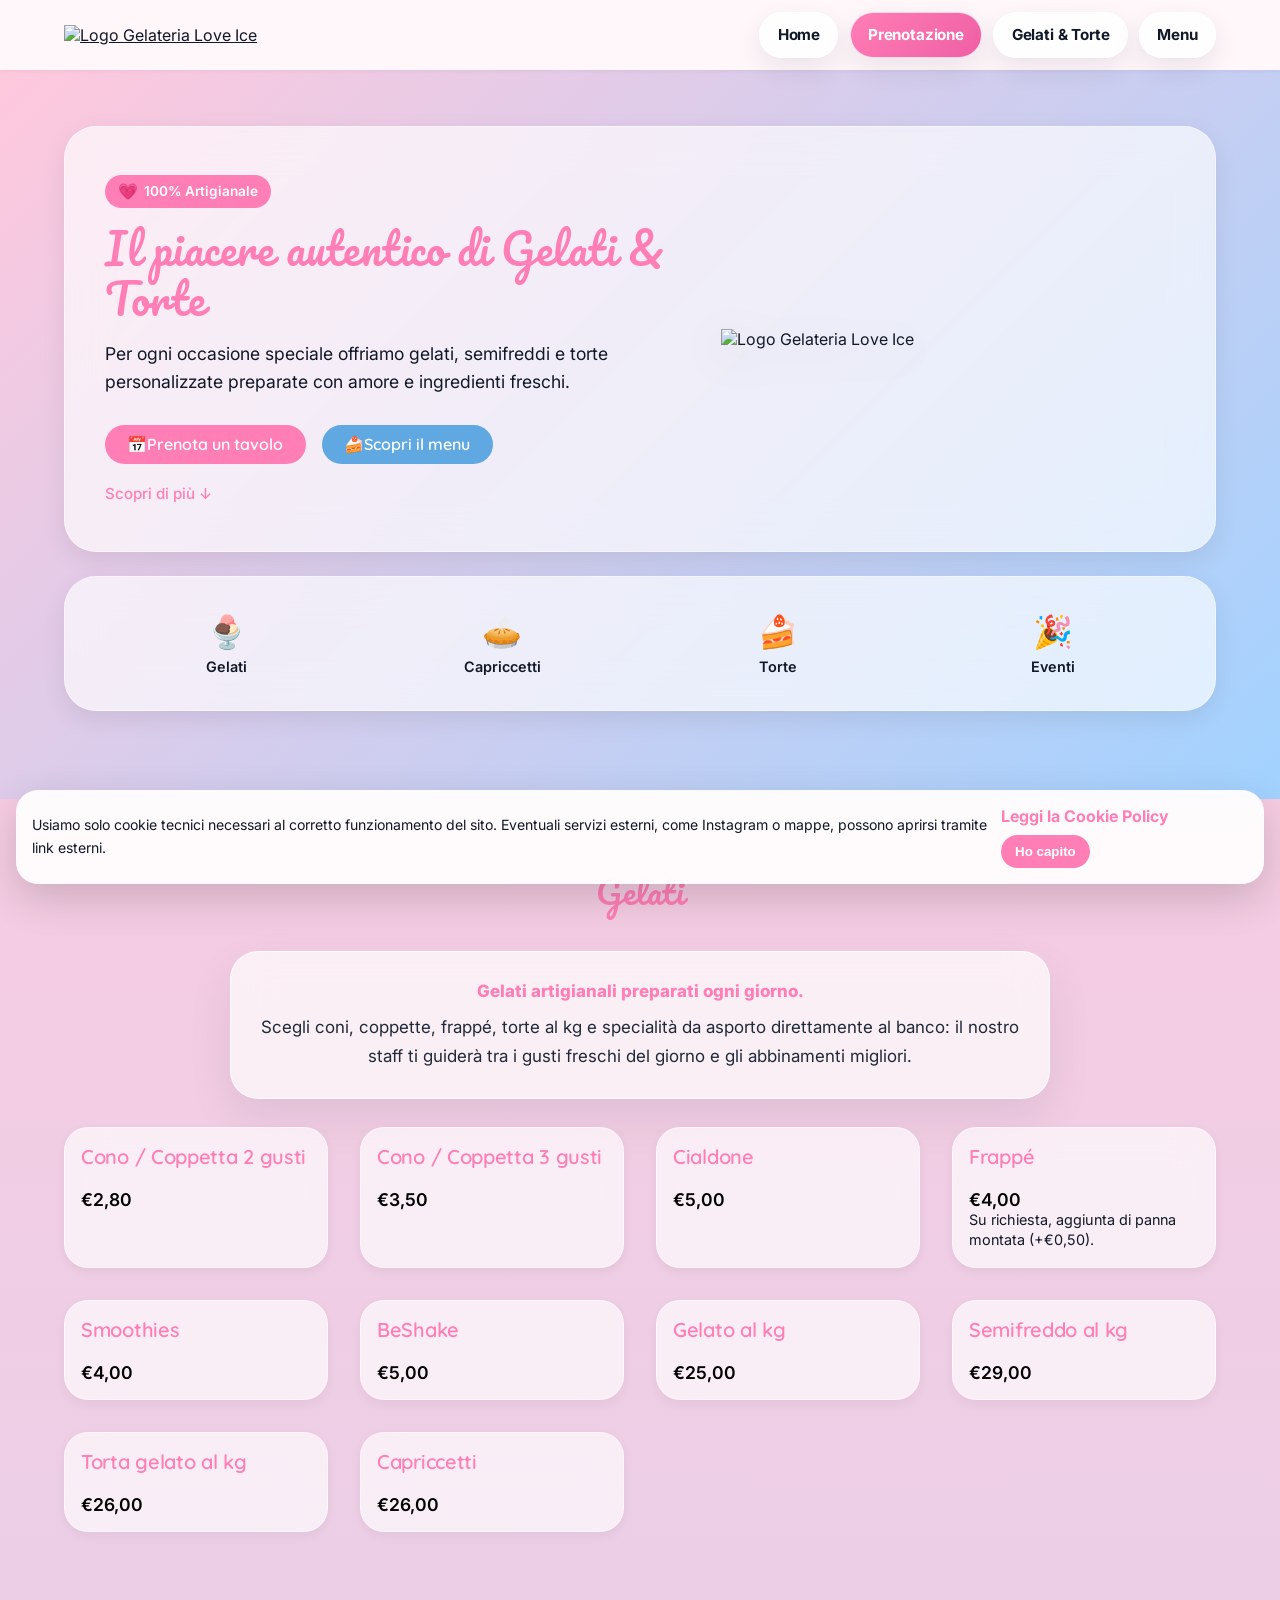
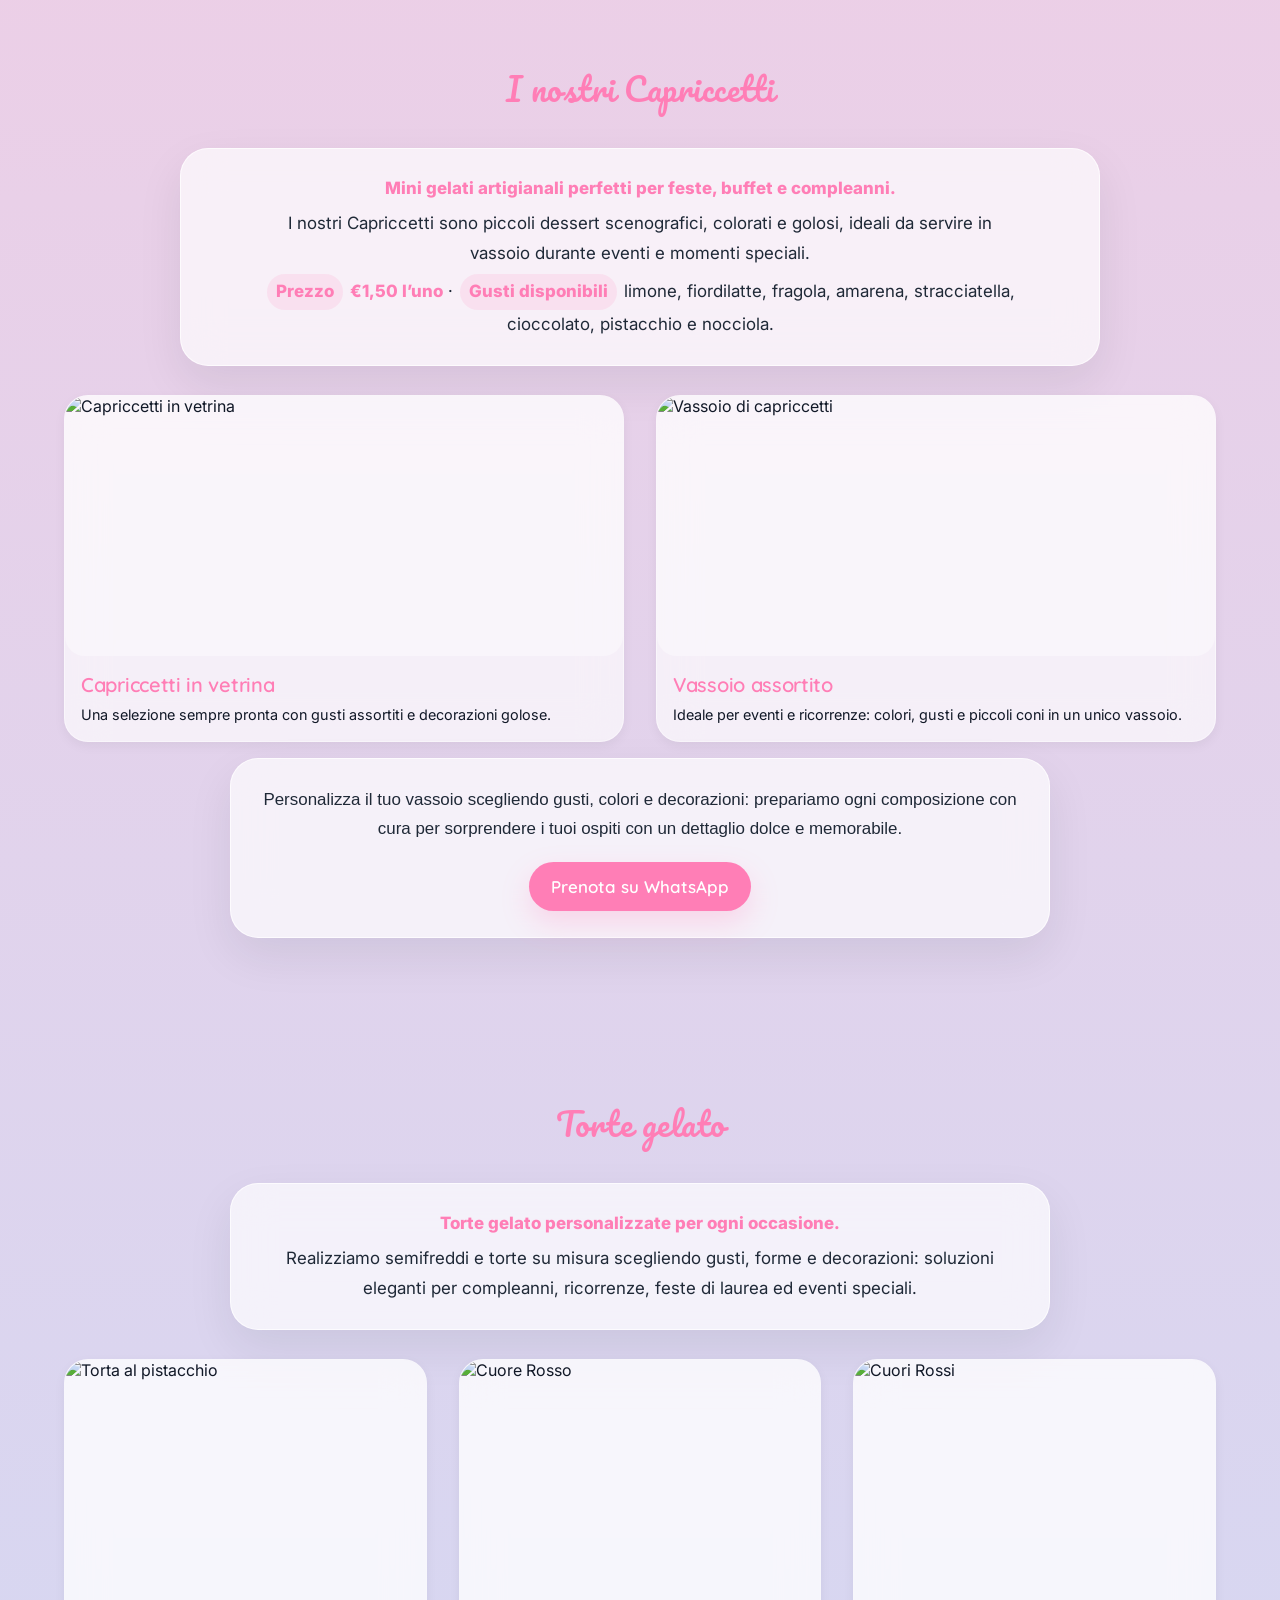
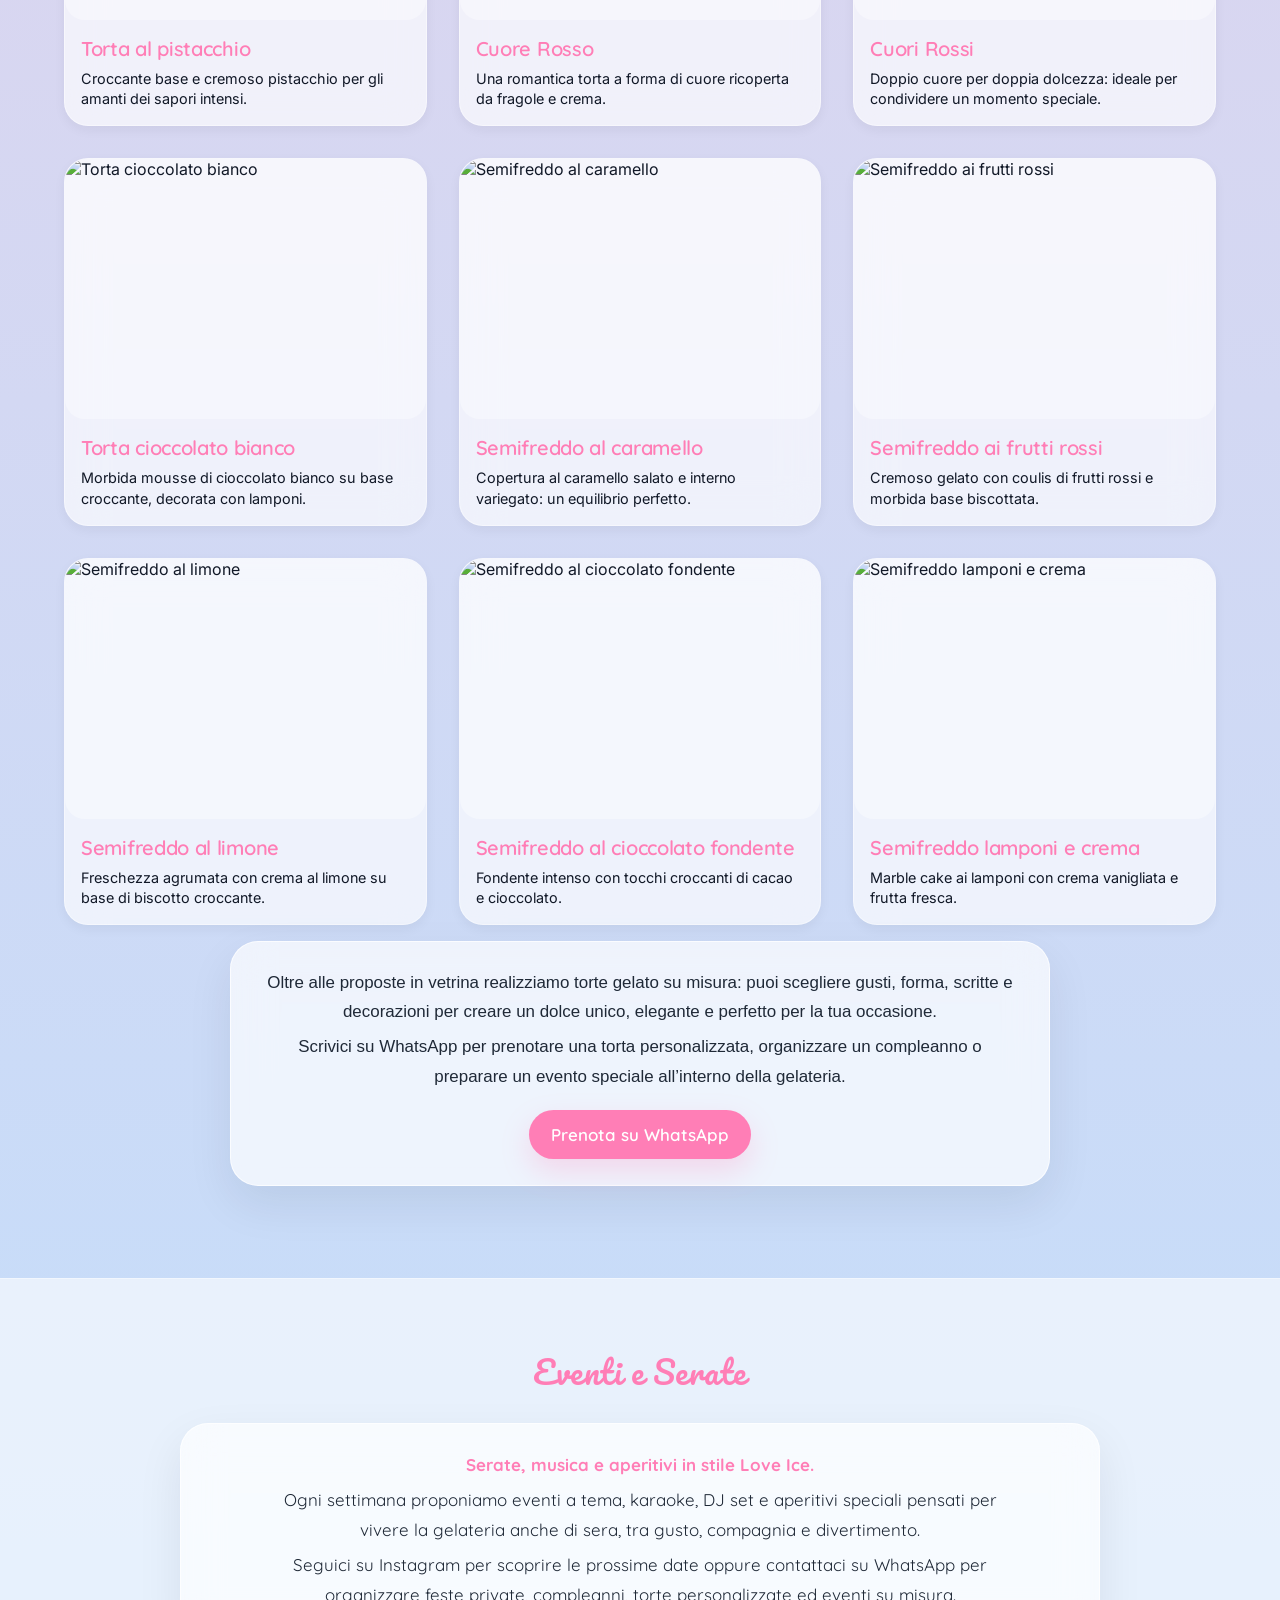
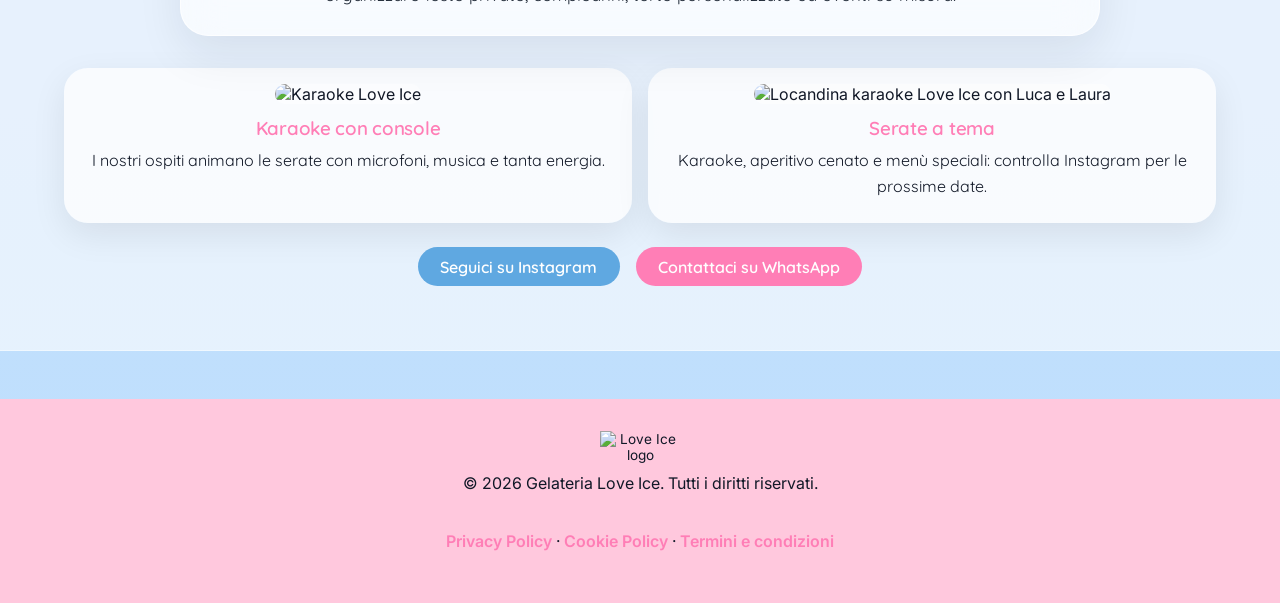
==== gelati_e_torte.html @ 6ed5bb7e "Add files via upload Prima pubblicazione sito Love Ice" ====
<!DOCTYPE html>

<html lang="it">
<head>
<meta charset="utf-8"/>
<meta content="width=device-width, initial-scale=1.0" name="viewport"/>
<title>Gelati &amp; Torte - Gelateria Love Ice</title>
<!-- Google Fonts (identico a quello della home e con font aggiuntivi) -->
<link href="https://fonts.googleapis.com/css2?family=Poppins:wght@300;400;600;700&amp;family=Lobster&amp;family=Quicksand:wght@400;600;700&amp;family=Pacifico&amp;display=swap" rel="stylesheet"/>
<!-- Usa lo stesso foglio di stile del sito principale -->
<!-- Aggiorna parametro versione per caricare l'ultima versione del CSS -->
<!-- Aggiorna la versione del CSS per forzare il ricaricamento della cache -->
<link href="style.css?v=12" rel="stylesheet"/>
</head>
<body class="page-gt">
<!-- Intestazione con logo e navigazione -->
<header class="navbar premium-navbar page2-nav">
<div class="container nav-shell">
<a aria-label="Gelateria Love Ice - Home" class="brand" href="index.html#home">
<img alt="Logo Gelateria Love Ice" class="logo" src="images/logo_transparent.png"/>
</a>
<nav aria-label="Azioni principali" class="top-actions"><a class="nav-pill" href="index.html#home">Home</a>
<a class="nav-pill nav-pill-primary" href="https://wa.me/393332537622?text=Ciao%20Love%20Ice%2C%20vorrei%20fare%20una%20prenotazione." rel="noopener noreferrer" target="_blank">Prenotazione</a>
<a class="nav-pill" href="gelati_e_torte.html">Gelati &amp; Torte</a>
<a class="nav-pill" href="index.html#menu">Menu</a>
</nav>
</div>
</header>
<!-- Overlay per il menu mobile -->
<!-- Hero per la pagina Gelati &amp; Torte: card lucida e pannello categorie -->
<section class="hero-section gt-hero-section" id="gelati-torte-home">
<div class="hero-card">
<div class="hero-card-left">
<div class="hero-badge"><span class="badge-icon">💗</span> 100% Artigianale</div>
<h1 class="hero-card-title">Il piacere autentico di <span class="highlight">Gelati &amp; Torte</span></h1>
<p class="hero-card-description">Per ogni occasione speciale offriamo gelati, semifreddi e torte personalizzate preparate con amore e ingredienti freschi.</p>
<div class="hero-card-buttons">
<a class="btn-primary btn-hero" href="https://wa.me/393332537622?text=Ciao%20Love%20Ice%2C%20vorrei%20prenotare%20una%20torta%20o%20organizzare%20un%20evento." rel="noopener noreferrer" target="_blank"><span class="btn-icon">📅</span>Prenota un tavolo</a>
<a class="btn-secondary btn-hero" href="#torte"><span class="btn-icon">🍰</span>Scopri il menu</a>
</div>
<a class="hero-card-learn-more" href="#gelati">Scopri di più ↓</a>
</div>
<div class="hero-card-right">
<img alt="Logo Gelateria Love Ice" src="images/logo_transparent.png"/>
</div>
</div>
<!-- Pannello categorie -->
<div class="categories-panel">
<a class="category" href="#gelati">
<div class="icon">🍨</div>
<div class="label">Gelati</div>
</a>
<a class="category" href="#capriccetti">
<div class="icon">🥧</div>
<div class="label">Capriccetti</div>
</a>
<a class="category" href="#torte">
<div class="icon">🍰</div>
<div class="label">Torte</div>
</a>
<a class="category" href="#eventi">
<div class="icon">🎉</div>
<div class="label">Eventi</div>
</a>
</div>
</section>
<!-- Sezione Gelati -->
<section class="menu-section" id="gelati">
<div class="container">
<h2>Gelati</h2>
<div class="description-card">
<p><strong>Gelati artigianali preparati ogni giorno.</strong></p>
<p>Scegli coni, coppette, frappé, torte al kg e specialità da asporto direttamente al banco: il nostro staff ti guiderà tra i gusti freschi del giorno e gli abbinamenti migliori.</p>
</div>
<div class="drinks-grid">
<div class="drink-item">
<h3>Cono / Coppetta 2 gusti</h3>
<span class="price">€2,80</span>
</div>
<div class="drink-item">
<h3>Cono / Coppetta 3 gusti</h3>
<span class="price">€3,50</span>
</div>
<div class="drink-item">
<h3>Cialdone</h3>
<span class="price">€5,00</span>
</div>
<div class="drink-item">
<h3>Frappé</h3>
<span class="price">€4,00</span>
<p>Su richiesta, aggiunta di panna montata (+€0,50).</p>
</div>
<div class="drink-item">
<h3>Smoothies</h3>
<span class="price">€4,00</span>
</div>
<div class="drink-item">
<h3>BeShake</h3>
<span class="price">€5,00</span>
</div>
<div class="drink-item">
<h3>Gelato al kg</h3>
<span class="price">€25,00</span>
</div>
<div class="drink-item">
<h3>Semifreddo al kg</h3>
<span class="price">€29,00</span>
</div>
<div class="drink-item">
<h3>Torta gelato al kg</h3>
<span class="price">€26,00</span>
</div>
<div class="drink-item">
<h3>Capriccetti</h3>
<span class="price">€26,00</span>
</div>
</div>
</div>
</section>
<!-- Sezione Capriccetti -->
<section class="menu-section capriccetti-section" id="capriccetti">
<div class="container">
<h2>I nostri Capriccetti</h2>
<div class="description-card description-card-wide">
<p><strong>Mini gelati artigianali perfetti per feste, buffet e compleanni.</strong></p>
<p>I nostri Capriccetti sono piccoli dessert scenografici, colorati e golosi, ideali da servire in vassoio durante eventi e momenti speciali.</p>
<p><span class="desc-tag">Prezzo</span> <strong>€1,50 l’uno</strong> · <span class="desc-tag">Gusti disponibili</span> limone, fiordilatte, fragola, amarena, stracciatella, cioccolato, pistacchio e nocciola.</p>
</div>
<div class="menu-grid">
<div class="menu-item">
<img alt="Capriccetti in vetrina" class="item-img" src="images/capriccetti_vetrina.jpg"/>
<div class="item-content">
<h3>Capriccetti in vetrina</h3>
<p>Una selezione sempre pronta con gusti assortiti e decorazioni golose.</p>
</div>
</div>
<div class="menu-item">
<img alt="Vassoio di capriccetti" class="item-img" src="images/capriccetti_vassoio.jpg"/>
<div class="item-content">
<h3>Vassoio assortito</h3>
<p>Ideale per eventi e ricorrenze: colori, gusti e piccoli coni in un unico vassoio.</p>
</div>
</div>
</div>
<!-- Descrizione e pulsante per prenotare i capriccetti -->
<div class="description-card description-card-cta capriccetti-desc">
<p>Personalizza il tuo vassoio scegliendo gusti, colori e decorazioni: prepariamo ogni composizione con cura per sorprendere i tuoi ospiti con un dettaglio dolce e memorabile.</p>
<p>
<a class="btn-primary" href="https://wa.me/393332537622?text=Ciao%20Love%20Ice%2C%20vorrei%20prenotare%20una%20torta%20o%20organizzare%20un%20evento." rel="noopener noreferrer" target="_blank">Prenota su WhatsApp</a>
</p>
</div>
</div>
</section>
<!-- Sezione Torte -->
<section class="menu-section" id="torte">
<div class="container">
<h2>Torte gelato</h2>
<div class="description-card">
<p><strong>Torte gelato personalizzate per ogni occasione.</strong></p>
<p>Realizziamo semifreddi e torte su misura scegliendo gusti, forme e decorazioni: soluzioni eleganti per compleanni, ricorrenze, feste di laurea ed eventi speciali.</p>
</div>
<div class="menu-grid">
<div class="menu-item">
<img alt="Torta al pistacchio" class="item-img" src="images/cake1.jpg"/>
<div class="item-content">
<h3>Torta al pistacchio</h3>
<p>Croccante base e cremoso pistacchio per gli amanti dei sapori intensi.</p>
</div>
</div>
<div class="menu-item">
<img alt="Cuore Rosso" class="item-img" src="images/cake2.jpg"/>
<div class="item-content">
<h3>Cuore Rosso</h3>
<p>Una romantica torta a forma di cuore ricoperta da fragole e crema.</p>
</div>
</div>
<div class="menu-item">
<img alt="Cuori Rossi" class="item-img" src="images/cake3.jpg"/>
<div class="item-content">
<h3>Cuori Rossi</h3>
<p>Doppio cuore per doppia dolcezza: ideale per condividere un momento speciale.</p>
</div>
</div>
<div class="menu-item">
<img alt="Torta cioccolato bianco" class="item-img" src="images/cake4.jpg"/>
<div class="item-content">
<h3>Torta cioccolato bianco</h3>
<p>Morbida mousse di cioccolato bianco su base croccante, decorata con lamponi.</p>
</div>
</div>
<div class="menu-item">
<img alt="Semifreddo al caramello" class="item-img" src="images/cake5.jpg"/>
<div class="item-content">
<h3>Semifreddo al caramello</h3>
<p>Copertura al caramello salato e interno variegato: un equilibrio perfetto.</p>
</div>
</div>
<div class="menu-item">
<img alt="Semifreddo ai frutti rossi" class="item-img" src="images/cake6.jpg"/>
<div class="item-content">
<h3>Semifreddo ai frutti rossi</h3>
<p>Cremoso gelato con coulis di frutti rossi e morbida base biscottata.</p>
</div>
</div>
<div class="menu-item">
<img alt="Semifreddo al limone" class="item-img" src="images/cake7.jpg"/>
<div class="item-content">
<h3>Semifreddo al limone</h3>
<p>Freschezza agrumata con crema al limone su base di biscotto croccante.</p>
</div>
</div>
<div class="menu-item">
<img alt="Semifreddo al cioccolato fondente" class="item-img" src="images/cake8.jpg"/>
<div class="item-content">
<h3>Semifreddo al cioccolato fondente</h3>
<p>Fondente intenso con tocchi croccanti di cacao e cioccolato.</p>
</div>
</div>
<div class="menu-item">
<img alt="Semifreddo lamponi e crema" class="item-img" src="images/cake9.jpg"/>
<div class="item-content">
<h3>Semifreddo lamponi e crema</h3>
<p>Marble cake ai lamponi con crema vanigliata e frutta fresca.</p>
</div>
</div>
</div>
<div class="description-card description-card-cta torte-description">
<p>Oltre alle proposte in vetrina realizziamo torte gelato su misura: puoi scegliere gusti, forma, scritte e decorazioni per creare un dolce unico, elegante e perfetto per la tua occasione.</p>
<p>Scrivici su WhatsApp per prenotare una torta personalizzata, organizzare un compleanno o preparare un evento speciale all’interno della gelateria.</p>
<p>
<a class="btn-primary" href="https://wa.me/393332537622?text=Ciao%20Love%20Ice%2C%20vorrei%20prenotare%20una%20torta%20o%20organizzare%20un%20evento." rel="noopener noreferrer" target="_blank">Prenota su WhatsApp</a>
</p>
</div>
</div>
</section>
<!-- Sezione Eventi -->
<section class="events-section" id="eventi">
<div class="container">
<h2>Eventi e Serate</h2>
<div class="description-card description-card-wide">
<p><strong>Serate, musica e aperitivi in stile Love Ice.</strong></p>
<p>Ogni settimana proponiamo eventi a tema, karaoke, DJ set e aperitivi speciali pensati per vivere la gelateria anche di sera, tra gusto, compagnia e divertimento.</p>
<p>Seguici su Instagram per scoprire le prossime date oppure contattaci su WhatsApp per organizzare feste private, compleanni, torte personalizzate ed eventi su misura.</p>
</div>
<div class="event-gallery">
<div class="event-card"><img alt="Karaoke Love Ice" src="images/event_karaoke_host.jpg"/><h3>Karaoke con console</h3><p>I nostri ospiti animano le serate con microfoni, musica e tanta energia.</p></div>
<div class="event-card"><img alt="Locandina karaoke Love Ice con Luca e Laura" src="images/karaoke_loveice_2026.jpeg"/><h3>Serate a tema</h3><p>Karaoke, aperitivo cenato e menù speciali: controlla Instagram per le prossime date.</p></div>
</div>
<div class="btn-group">
<a class="btn-secondary" href="https://www.instagram.com/gelateria_love_ice">Seguici su Instagram</a>
<!-- Il link di WhatsApp verrà aggiornato quando il numero aziendale sarà disponibile -->
<a class="btn-primary" href="https://wa.me/393332537622?text=Ciao%20Love%20Ice%2C%20vorrei%20prenotare%20una%20torta%20o%20organizzare%20un%20evento." rel="noopener noreferrer" target="_blank">Contattaci su WhatsApp</a>
</div>
</div>
</section>
<!-- Footer -->
<footer class="footer">
<div class="container footer-inner">
<img alt="Love Ice logo" class="footer-logo" src="images/logo_transparent.png"/>
<p>© 2026 Gelateria Love Ice. Tutti i diritti riservati.</p>
<p class="legal-links"><a href="privacy.html">Privacy Policy</a> · <a href="cookie.html">Cookie Policy</a> · <a href="termini.html">Termini e condizioni</a></p>
</div>
</footer>
<div aria-live="polite" class="cookie-banner" id="cookie-banner" role="dialog">
<p>Usiamo solo cookie tecnici necessari al corretto funzionamento del sito. Eventuali servizi esterni, come Instagram o mappe, possono aprirsi tramite link esterni.</p>
<div><a href="cookie.html">Leggi la Cookie Policy</a><button id="accept-cookies" type="button">Ho capito</button></div>
</div>
<!-- Aggiungi un parametro di versione per evitare cache sullo script -->
<!-- Aggiorna la versione del JS per assicurare che vengano caricate le ultime modifiche -->
<!-- Script in linea per garantire che tutte le funzioni di interazione siano caricate correttamente senza problemi di caching -->
<script src="script.js?v=30"></script></body>
</html>
---- style.css ----
/*
  Stili per il sito Gelateria Love Ice.
  La palette si ispira ai colori del logo: rosa, giallo e azzurro pastello.
  Il layout è moderno e pulito con ampi spazi bianchi e tipografia leggibile.
*/

/* Importa font premium per titoli e testo. Inter è un carattere moderno e pulito usato spesso nelle interfacce Apple. */
@import url('https://fonts.googleapis.com/css2?family=Inter:wght@400;500;600;700&display=swap');
/* Font di supporto per tocchi decorativi (Quicksand) e script (Pacifico). */
@import url('https://fonts.googleapis.com/css2?family=Quicksand:wght@400;600;700&family=Pacifico&display=swap');

:root {
  /*
    Palette colori aggiornata per una sensazione premium e moderna.
    Mantenendo i toni rosa, azzurro e violaceo del brand ma con
    saturazioni ridotte.  Le variabili card e border permettono
    uniformità nei riquadri translucidi.  Il testo scuro viene
    leggermente ravvivato per maggiore contrasto.
  */
  --primary-color: #FF7EB6;   /* rosa principale, più morbido */
  --secondary-color: #FFC8DD; /* rosa chiaro per sfondi */
  --accent-color: #BDE0FE;   /* azzurro pastello per bottoni */
  --accent-color-2: #A2D2FF; /* azzurro violaceo per gradienti */
  --dark-text: #111827;      /* grigio molto scuro */
  --light-bg: #FFFFFF;       /* bianco neutro */
  --card-bg: rgba(255, 255, 255, 0.65);
  --card-border: rgba(255, 255, 255, 0.4);
  --card-radius: 24px;
  /* placeholder removed */
  /* Colorazioni per pulsanti con azzurro più scuro per maggiore visibilità */
  /* Pulsanti blu più scuri per maggiore visibilità */
  --button-blue: #5FA8E1;
  --button-blue-hover: #4E8FCC;
  /* Navbar tint and hover backgrounds */
  --nav-item-bg: rgba(173, 216, 230, 0.35); /* celeste chiaro per pulsanti navbar */
  --nav-item-hover-bg: rgba(173, 216, 230, 0.65);
}

/*
  Tipografia
  Utilizziamo i font di sistema Apple (SF Pro Display/Text) quando disponibili,
  ricadendo su Poppins o sans‑serif per un aspetto moderno.  I titoli
  utilizzano il display font con un peso maggiore e tracking sottile per
  eleganza.  I paragrafi hanno un'altezza di riga generosa per migliorare
  la leggibilità su schermi piccoli.
*/
h1, h2, h3, h4, h5, h6 {
  /* Utilizza Inter per i titoli. In caso contrario ricade sui font di sistema. */
  font-family: 'Inter', -apple-system, BlinkMacSystemFont, "SF Pro Display", "Poppins", sans-serif;
  font-weight: 600;
  letter-spacing: -0.015em;
  margin-top: 0;
}

p {
  /* Inter viene utilizzato per i paragrafi per una lettura chiara su schermi di tutte le dimensioni */
  font-family: 'Inter', -apple-system, BlinkMacSystemFont, "SF Pro Text", "Poppins", sans-serif;
  font-size: 1rem;
  line-height: 1.6;
  margin-top: 0;
  margin-bottom: 1rem;
}

* {
  box-sizing: border-box;
}

body {
  margin: 0;
  /* Inter come font principale per il corpo del testo con fallback ai font di sistema. */
  font-family: 'Inter', -apple-system, BlinkMacSystemFont, "SF Pro Text", "Poppins", sans-serif;
  color: var(--dark-text);
  /* Sostituisce l'immagine di sfondo con un gradiente armonioso tra i colori
     principali del brand. Questo migliora la performance e mantiene
     un aspetto pulito e moderno. */
  background-image: linear-gradient(180deg, var(--secondary-color) 0%, var(--accent-color) 100%);
  background-attachment: scroll;
  background-size: cover;
  background-repeat: no-repeat;
}

a {
  color: inherit;
}

.container {
  width: 90%;
  max-width: 1200px;
  margin: 0 auto;
}

/* Navigation bar */
/* Navbar con effetto vetro (glassmorphism) */
.navbar {
  position: sticky;
  top: 0;
  z-index: 1000;
  /* Header semitrasparente con maggior opacità e blur per richiamare
     la barra di navigazione di iOS. */
  /* Maggiore luminosità e opacità per ricordare la navigation bar iOS */
  background-color: rgba(255, 255, 255, 0.85);
  backdrop-filter: blur(20px);
  box-shadow: 0 1px 4px rgba(0, 0, 0, 0.05);
}

.navbar .container {
  display: flex;
  align-items: center;
  justify-content: space-between;
  padding: 0.75rem 0;
}

.logo {
  height: 64px;
  width: auto;
}

.navlinks ul {
  list-style: none;
  margin: 0;
  padding: 0;
  display: flex;
  /* Riduci lo spazio tra le voci per un aspetto più compatto */
  gap: 1.5rem;
}

.navlinks a {
  text-decoration: none;
  color: var(--dark-text);
  font-weight: 500;
  /* Maggiore padding verticale e minore orizzontale per un aspetto più pulito */
  padding: 0.6rem 0.3rem;
  /* Bordo inferiore trasparente che verrà colorato al passaggio del mouse */
  border-bottom: 2px solid transparent;
  transition: color 0.15s ease, border-color 0.15s ease;
  /* Niente sfondo per uno stile più minimale in stile Apple */
  background-color: transparent;
}

.navlinks a:hover {
  /* Mantieni lo sfondo trasparente e colora la scritta e il bordo inferiore */
  background-color: transparent;
  color: var(--primary-color);
  border-bottom-color: var(--primary-color);
}

/* -------------------------------------------- */
/*  Mobile navigation (menu a tendina Apple‑tech) */
/* -------------------------------------------- */

/* Pulsante hamburger per dispositivi mobili. Su desktop rimane nascosto. */
/* Pulsante hamburger visibile su tutte le dimensioni di schermo.
   Su desktop funge da menu a tendina avanzato in stile Apple. */
.menu-toggle {
  display: flex;
  flex-direction: column;
  justify-content: space-around;
  width: 40px;
  height: 28px;
  background: none;
  border: none;
  cursor: pointer;
  padding: 0;
  z-index: 1001;
}

/* Barre interne del pulsante hamburger */
.menu-toggle .bar {
  width: 100%;
  height: 3px;
  background-color: var(--dark-text);
  border-radius: 2px;
  transition: transform 0.3s ease, opacity 0.3s ease;
}

/* Stato aperto del pulsante hamburger: trasforma le barre in una X */
.menu-toggle.open .bar:nth-child(1) {
  transform: translateY(9px) rotate(45deg);
}
.menu-toggle.open .bar:nth-child(2) {
  opacity: 0;
}
.menu-toggle.open .bar:nth-child(3) {
  transform: translateY(-9px) rotate(-45deg);
}

/* Overlay che appare quando il menu è aperto */
.menu-overlay {
  position: fixed;
  top: 0;
  right: 0;
  bottom: 0;
  left: 0;
  /* Overlay leggero e trasparente per non oscurare i contenuti sottostanti */
  background: rgba(0, 0, 0, 0.1);
  opacity: 0;
  visibility: hidden;
  transition: opacity 0.3s ease;
  z-index: 1000;
}
.menu-overlay.open {
  opacity: 1;
  visibility: visible;
}

/* Menu mobile: versione premium
   Il menu mobile ora occupa l'intera larghezza dello schermo e scorre da destra
   grazie a una trasformazione. Questo evita spazi vuoti tra il contenuto e il
   pannello e dà un effetto più professionale. */
.mobile-menu {
  position: fixed;
  top: 0;
  right: 0;
  width: 100%;
  height: 100vh;
  background: var(--light-bg);
  backdrop-filter: blur(20px);
  box-shadow: -2px 0 4px rgba(0, 0, 0, 0.1);
  z-index: 1001;
  transform: translateX(100%);
  transition: transform 0.3s ease;
  display: flex;
  flex-direction: column;
  align-items: center;
  justify-content: center;
  text-align: center;
  padding: 2rem 1.5rem;
}
.mobile-menu.open {
  transform: translateX(0);
}
.mobile-menu ul {
  list-style: none;
  padding: 0;
  margin: 0;
  display: flex;
  flex-direction: column;
  align-items: center;
  gap: 1.2rem;
}
.mobile-menu a {
  /* Resetta il link di base: verrà sovrascritto dalle regole più specifiche di seguito */
  text-decoration: none;
  color: var(--dark-text);
  font-weight: 600;
  font-size: 1.25rem;
  transition: color 0.2s;
}
/* Stile premium per i link del menu mobile: pulsanti arrotondati e tinta leggera */
.mobile-menu ul li a {
  display: block;
  width: 100%;
  padding: 0.8rem 1.2rem;
  border-radius: 28px;
  background: var(--nav-item-bg);
  color: var(--dark-text);
  font-size: 1.2rem;
  font-weight: 600;
  transition: background-color 0.25s ease, transform 0.2s ease;
}
.mobile-menu ul li a:hover {
  background: var(--nav-item-hover-bg);
  color: var(--dark-text);
  transform: translateY(-2px);
}
.mobile-menu .cta-item {
  margin-top: 2rem;
  width: 100%;
}
.mobile-menu .btn-primary,
.mobile-menu .btn-secondary {
  display: block;
  text-align: center;
  margin: 0.6rem 0;
  width: 100%;
  padding: 0.8rem;
  border-radius: 28px;
  font-size: 1.1rem;
}

/* Quick navigation section: pulsanti per categorie menu */
.quick-nav {
  display: flex;
  justify-content: center;
  flex-wrap: wrap;
  gap: 0.8rem;
  padding: 1rem 0;
  margin-top: -1rem;
  background: var(--card-bg);
  backdrop-filter: blur(10px);
  border-top: 1px solid var(--card-border);
  border-bottom: 1px solid var(--card-border);
}
.quick-nav .nav-btn {
  padding: 0.6rem 1rem;
  border-radius: 16px;
  background: var(--button-blue);
  color: #ffffff;
  text-decoration: none;
  font-weight: 500;
  font-size: 0.9rem;
  transition: background-color 0.2s, transform 0.2s;
}
.quick-nav .nav-btn:hover {
  background: var(--button-blue-hover);
  transform: translateY(-2px);
}

/* Evidenzia temporaneamente un elemento quando viene trovato dalla ricerca */
.highlight-search {
  animation: highlight-search 1.5s ease;
}

@keyframes highlight-search {
  0% {
    box-shadow: 0 0 0 0 rgba(255, 0, 128, 0.4);
  }
  50% {
    box-shadow: 0 0 20px 10px rgba(255, 0, 128, 0.4);
  }
  100% {
    box-shadow: 0 0 0 0 rgba(255, 0, 128, 0.4);
  }
}

/* Responsività: su schermi piccoli nascondi le link list e mostra il pulsante hamburger */
@media (max-width: 768px) {
  .navlinks {
    display: none;
  }
  .hero.hero-new {
    padding: 3rem 0 2rem;
  }
  /* Nascondi il pulsante CTA della navbar su schermi stretti */
  .nav-cta {
    display: none;
  }
}

/* Hero section */
/* Hero con gradient semi‑trasparente per far intravedere lo sfondo */
.hero {
  /* Nuovo gradiente per la sezione eroe con i colori principali.
     Altezza ridotta su mobile e layout centrato verticalmente. */
  background: linear-gradient(135deg, var(--primary-color) 0%, var(--accent-color-2) 100%);
  color: #ffffff;
  text-align: center;
  padding: 3rem 0 2rem;
  margin-top: 0;
  min-height: 60vh;
  display: flex;
  flex-direction: column;
  justify-content: center;
  align-items: center;
  /* Permette alle pseudo-element di posizionarsi */
  position: relative;
}

/* Decorazioni fluttuanti per la sezione eroe */
.hero::before,
.hero::after {
  content: "";
  position: absolute;
  border-radius: 50%;
  z-index: -1;
}

/* ------------------------------------------------------------------ */
/* Nuovo layout per la hero della homepage in stile promozionale        */
/* ------------------------------------------------------------------ */

/* Applica un layout in due colonne alla sezione eroe della homepage. */
.hero.hero-new {
  /* Override le proprietà della hero base */
  display: block;
  color: var(--dark-text);
  text-align: left;
  background: linear-gradient(135deg, var(--secondary-color) 0%, var(--accent-color-2) 100%);
  /* Riduci l’altezza della sezione eroe per rendere l’intestazione più compatta */
  padding: 3rem 0 2.5rem;
  min-height: unset;
  position: relative;
}

/* Decorazioni personalizzate per la hero nuova: grandi forme sfumate ai lati 
   che ricordano le grafiche Apple con colori pastello e un effetto blur. */
.hero.hero-new::before,
.hero.hero-new::after {
  content: "";
  position: absolute;
  border-radius: 50%;
  z-index: -1;
  /* Maggiore blur per conferire un effetto più soffuso e lucido */
  filter: blur(120px);
}

/* Sfera pastello in alto a sinistra */
.hero.hero-new::before {
  width: 520px;
  height: 520px;
  top: -200px;
  left: -200px;
  background: radial-gradient(circle at center, var(--secondary-color) 0%, rgba(255, 255, 255, 0) 65%);
}

/* Sfera pastello in basso a destra */
.hero.hero-new::after {
  width: 400px;
  height: 400px;
  bottom: -150px;
  right: -150px;
  background: radial-gradient(circle at center, var(--accent-color-2) 0%, rgba(255, 255, 255, 0) 65%);
}

/* Varianti personalizzate per la hero della pagina Gelati & Torte. Aumentano la
   dimensione e la sfocatura delle decorazioni per un look più dinamico. */
.hero.hero-new.gt-hero::before {
  width: 650px;
  height: 650px;
  top: -220px;
  left: -220px;
  background: radial-gradient(circle at center, var(--secondary-color) 0%, rgba(255, 255, 255, 0) 65%);
  filter: blur(140px);
}
.hero.hero-new.gt-hero::after {
  width: 500px;
  height: 500px;
  bottom: -180px;
  right: -180px;
  background: radial-gradient(circle at center, var(--accent-color-2) 0%, rgba(255, 255, 255, 0) 65%);
  filter: blur(140px);
}

/* --------------------------------------------------------- */
/* Elementi aggiuntivi per le hero e la navbar               */
/* --------------------------------------------------------- */

/* CTA nella navbar (versione desktop) */
.nav-cta {
  margin-left: auto;
}
.nav-cta a {
  /* Stesse dimensioni dei pulsanti principali ma con leggera riduzione */
  padding: 0.5rem 1.2rem;
  border-radius: 24px;
  font-family: 'Quicksand', sans-serif;
  font-weight: 600;
  font-size: 0.9rem;
  text-decoration: none;
  color: #fff;
  background-color: var(--primary-color);
  transition: background-color 0.3s, transform 0.2s;
}
.nav-cta a:hover {
  background-color: #e86399;
  transform: translateY(-2px);
}

/* Stile per evidenziare una parola nel titolo della hero */
.hero-title .highlight {
  color: var(--primary-color);
}

/* Stile per i pulsanti della hero con icone */
.btn-hero {
  display: inline-flex;
  align-items: center;
  gap: 0.5rem;
}
.btn-hero .btn-icon {
  font-size: 1rem;
}

/* Link 'Scopri di più' con freccia verso il basso */
.hero-learn-more {
  display: inline-flex;
  align-items: center;
  gap: 0.3rem;
  margin-top: 1.2rem;
  font-size: 1rem;
  font-weight: 500;
  color: var(--primary-color);
  text-decoration: none;
  transition: color 0.2s, transform 0.2s;
}
.hero-learn-more:hover {
  color: var(--button-blue);
  transform: translateY(-2px);
}

/* Righe di categorie per la pagina Gelati & Torte */
.category-row {
  display: flex;
  justify-content: center;
  gap: 1rem;
  flex-wrap: wrap;
  margin-top: -2rem;
  z-index: 1;
  position: relative;
}
.category-item {
  display: flex;
  flex-direction: column;
  align-items: center;
  justify-content: center;
  text-decoration: none;
  padding: 1rem 0.8rem;
  background: var(--card-bg);
  border: 1px solid var(--card-border);
  border-radius: 24px;
  width: 120px;
  color: var(--dark-text);
  transition: background-color 0.3s, transform 0.2s;
}
.category-item:hover {
  background: rgba(255, 255, 255, 0.8);
  transform: translateY(-4px);
}
.category-item .icon {
  font-size: 2rem;
}
.category-item .label {
  margin-top: 0.4rem;
  font-size: 0.9rem;
  font-weight: 500;
  text-align: center;
}

/* Miglioramento responsività per la riga di categorie */
@media (max-width: 768px) {
  .category-row {
    overflow-x: auto;
    justify-content: flex-start;
    padding-left: 1rem;
    margin-top: -1rem;
  }
  .category-item {
    flex: 0 0 auto;
    margin-right: 0.6rem;
    width: 100px;
  }
}

/* Contenitore interno flessibile per la nuova hero */
.hero-container {
  width: 90%;
  max-width: 1200px;
  margin: 0 auto;
  display: flex;
  align-items: center;
  justify-content: space-between;
  flex-wrap: wrap;
  gap: 2rem;
}

/* Colonna di testo */
.hero-text {
  flex: 1 1 480px;
  max-width: 600px;
}

/* Piccolo titolo introduttivo */
.hero-small-heading {
  font-size: 0.9rem;
  font-weight: 600;
  letter-spacing: 0.05em;
  color: var(--primary-color);
  text-transform: uppercase;
  margin-bottom: 0.5rem;
}

/* Titolo principale della hero */
.hero-title {
  /* Dimensione ridotta per un aspetto meno invasivo su desktop */
  font-size: 2.6rem;
  font-weight: 700;
  line-height: 1.2;
  margin: 0 0 1rem;
  color: var(--dark-text);
}

/* Descrizione all'interno della hero */
.hero.hero-new .hero-description {
  color: var(--dark-text);
  font-size: 1.05rem;
  line-height: 1.6;
  margin-bottom: 1.5rem;
  max-width: 100%;
}

/* Contenitore dei pulsanti nella hero */
.hero-buttons {
  display: flex;
  gap: 1rem;
  flex-wrap: wrap;
}

/* Colonna immagine */
.hero-image {
  flex: 1 1 380px;
  position: relative;
  display: flex;
  justify-content: center;
  align-items: center;
}

/* Immagine della hero: dimensioni controllate e ombra morbida */
.hero-image img {
  /* Riduci leggermente la larghezza massima dell’immagine per bilanciare meglio la composizione */
  max-width: 420px;
  width: 100%;
  height: auto;
  filter: drop-shadow(0 10px 20px rgba(0, 0, 0, 0.1));
}

/* Etichetta "100% Artigianale" sovrapposta */
.hero-label {
  position: absolute;
  top: 12%;
  right: 0;
  background: var(--card-bg);
  border: 1px solid var(--card-border);
  border-radius: 24px;
  padding: 0.6rem 1rem;
  font-size: 0.9rem;
  font-weight: 600;
  color: var(--primary-color);
  backdrop-filter: blur(10px);
  display: flex;
  align-items: center;
}

/* Migliora la visibilità su dispositivi mobili */
@media (max-width: 760px) {
  .hero-container {
    flex-direction: column;
    align-items: center;
    text-align: center;
  }
  .hero-title {
    font-size: 2.4rem;
  }
  .hero-image {
    order: -1;
    margin-bottom: 2rem;
  }
  .hero-label {
    top: 5%;
    right: 50%;
    transform: translateX(50%);
  }
}
.hero::before {
  width: 650px;
  height: 650px;
  background: radial-gradient(circle at top left, rgba(255, 255, 255, 0.35), transparent 70%);
  top: -150px;
  left: -100px;
  filter: blur(80px);
}
.hero::after {
  width: 480px;
  height: 480px;
  background: radial-gradient(circle at bottom right, rgba(255, 255, 255, 0.25), transparent 70%);
  bottom: -120px;
  right: -120px;
  filter: blur(80px);
}

/* ------------------------------------------------------------------ */
/* Nuovo layout per le sezioni hero con card traslucida
   La sezione hero generica definisce lo sfondo gradiente, mentre la
   card interna ha un aspetto vetro (glassmorphism) con angoli arrotondati,
   bordo sottile e ombra soffusa.  Le varianti home-hero e gt-hero-section
   adattano testi e contenuti specifici delle rispettive pagine. */
.hero-section {
  width: 100%;
  background: linear-gradient(135deg, var(--secondary-color) 0%, var(--accent-color-2) 100%);
  padding: 3.5rem 0 2.5rem;
  position: relative;
  color: var(--dark-text);
}

/* Card interna della hero */
.hero-card {
  width: 90%;
  max-width: 1200px;
  margin: 0 auto;
  background: rgba(255, 255, 255, 0.65);
  backdrop-filter: blur(20px);
  border: 1px solid var(--card-border);
  border-radius: 32px;
  box-shadow: 0 8px 24px rgba(0, 0, 0, 0.08);
  padding: 3rem 2.5rem;
  display: flex;
  align-items: center;
  justify-content: space-between;
  flex-wrap: wrap;
  gap: 2rem;
  position: relative;
}

/* Colonna di testo nella hero card */
.hero-card-left {
  flex: 1 1 500px;
  max-width: 600px;
}

/* Badge per indicare la artigianalità */
.hero-badge {
  display: inline-flex;
  align-items: center;
  gap: 0.4rem;
  font-size: 0.85rem;
  font-weight: 600;
  color: #fff;
  background-color: var(--primary-color);
  padding: 0.4rem 0.8rem;
  border-radius: 24px;
  margin-bottom: 1rem;
}
.hero-badge .badge-icon {
  font-size: 1rem;
}

/* Titolo grande della card */
.hero-card-title {
  font-size: 2.8rem;
  font-weight: 700;
  line-height: 1.2;
  margin: 0 0 1rem;
  color: var(--dark-text);
}

/* Descrizione della card */
.hero-card-description {
  font-size: 1.1rem;
  line-height: 1.6;
  max-width: 100%;
  margin-bottom: 1.8rem;
  color: var(--dark-text);
}

/* Pulsanti nella hero card */
.hero-card-buttons {
  display: flex;
  flex-wrap: wrap;
  gap: 1rem;
  margin-bottom: 1.2rem;
}

/* Link 'Scopri di più' nella card */
.hero-card-learn-more {
  display: inline-flex;
  align-items: center;
  gap: 0.4rem;
  font-size: 0.95rem;
  font-weight: 500;
  color: var(--primary-color);
  text-decoration: none;
  transition: color 0.2s, transform 0.2s;
}
.hero-card-learn-more:hover {
  color: var(--button-blue);
  transform: translateY(-2px);
}

/* Colonna immagine nella hero card */
.hero-card-right {
  flex: 1 1 380px;
  display: flex;
  justify-content: center;
  align-items: center;
  position: relative;
}
.hero-card-right img {
  max-width: 450px;
  width: 100%;
  height: auto;
  filter: drop-shadow(0 10px 20px rgba(0, 0, 0, 0.1));
}

/* Varianti della hero per la pagina Gelati & Torte: nessuna differenza di base, ma predisposto per personalizzazioni future */
.gt-hero-section .hero-card-title {
  /* Riduci leggermente la dimensione del titolo per le pagine interne */
  font-size: 2.6rem;
}

/* Pannello di categorie posizionato sotto la hero per la pagina Gelati & Torte */
.categories-panel {
  width: 90%;
  max-width: 1200px;
  margin: 1.5rem auto 3rem;
  background: rgba(255, 255, 255, 0.65);
  backdrop-filter: blur(20px);
  border: 1px solid var(--card-border);
  border-radius: 32px;
  box-shadow: 0 8px 24px rgba(0, 0, 0, 0.08);
  padding: 1.2rem 2rem;
  display: flex;
  justify-content: space-around;
  flex-wrap: wrap;
  gap: 1rem;
  position: relative;
  z-index: 2;
}
.categories-panel .category {
  display: flex;
  flex-direction: column;
  align-items: center;
  justify-content: center;
  text-decoration: none;
  flex: 1 1 140px;
  min-width: 120px;
  max-width: 180px;
  padding: 1rem 0.5rem;
  border-radius: 24px;
  color: var(--dark-text);
  transition: transform 0.2s, background-color 0.3s;
}
.categories-panel .category:hover {
  transform: translateY(-4px);
  background-color: rgba(255, 255, 255, 0.8);
}
.categories-panel .category .icon {
  font-size: 2rem;
  margin-bottom: 0.4rem;
  color: var(--primary-color);
}
.categories-panel .category .label {
  font-size: 0.9rem;
  font-weight: 600;
  text-align: center;
}

/* Responsività per hero card e pannello categorie */
@media (max-width: 768px) {
  .hero-card {
    flex-direction: column;
    text-align: center;
    padding: 2.5rem 1.5rem;
  }
  .hero-card-left, .hero-card-right {
    flex: 1 1 100%;
    max-width: 100%;
  }
  .hero-card-right {
    order: -1;
    margin-bottom: 1.5rem;
  }
  .hero-card-title {
    font-size: 2.4rem;
  }
  .categories-panel {
    padding: 1rem 1rem;
    overflow-x: auto;
    justify-content: flex-start;
  }
  .categories-panel .category {
    flex: 0 0 auto;
    width: 120px;
    margin-right: 0.8rem;
  }
}

/* Contenitore per logo e titolo nella hero */
.hero-header {
  display: flex;
  align-items: center;
  justify-content: center;
  flex-wrap: wrap;
  gap: 1rem;
}
.hero-header .hero-logo {
  /* Logo più grande per maggiore impatto visivo ma con dimensione controllata */
  width: 150px;
  height: auto;
  width: auto;
  margin: 0;
}
@media (max-width: 680px) {
  .hero-header {
    flex-direction: column;
  }
  .hero-header .hero-logo {
    /* Riduci ulteriormente il logo su dispositivi piccoli mantenendo proporzioni */
    width: 110px;
    height: auto;
    margin-bottom: 0.5rem;
  }
}

.hero h1 {
  margin: 0 0 0.25rem;
  font-size: 3.2rem;
  font-family: -apple-system, BlinkMacSystemFont, "SF Pro Display", "Poppins", sans-serif;
  font-weight: 700;
  text-shadow: none;
}

/* Stile per la tagline e il testo eroe */
.hero-tagline {
  font-family: -apple-system, BlinkMacSystemFont, "SF Pro Text", "Poppins", sans-serif;
  font-size: 1.6rem;
  margin: 0 0 1.2rem;
  letter-spacing: -0.01em;
  text-shadow: none;
  font-weight: 500;
}

.hero p {
  margin: 0 auto;
  font-weight: 400;
  font-size: 0.95rem;
  max-width: 480px;
  line-height: 1.6;
}

/* Menu section */
.menu-section {
  padding: 4rem 0;
}

.menu-section h2 {
  text-align: center;
  font-size: 2rem;
  font-weight: 600;
  margin-bottom: 2rem;
  color: var(--primary-color);
}

.menu-grid {
  display: grid;
  grid-template-columns: repeat(auto-fit, minmax(280px, 1fr));
  gap: 2rem;
}

/* Ogni card del menu usa il vetro semitrasparente */
.menu-item {
  background-color: var(--card-bg);
  border-radius: var(--card-radius);
  border: 1px solid var(--card-border);
  overflow: hidden;
  box-shadow: 0 4px 12px rgba(0, 0, 0, 0.05);
  backdrop-filter: blur(20px);
  transition: transform 0.2s;
  display: flex;
  flex-direction: column;
}

.menu-item:hover {
  transform: translateY(-4px) scale(1.01);
}

.item-img {
  width: 100%;
  /* Aumenta l'altezza per mostrare meglio l'immagine e utilizza contain per non tagliare i prodotti */
  height: 260px;
  object-fit: contain;
  /* Sfondo neutro dietro l'immagine per riempire eventuali barre vuote */
  background-color: rgba(255, 255, 255, 0.5);
  border-radius: 20px;
  /* Mantieni l'opacità piena per immagini nitide */
  opacity: 1;
}

.item-content {
  padding: 1rem;
  display: flex;
  flex-direction: column;
  flex-grow: 1;
}

.item-content h3 {
  margin: 0 0 0.5rem;
  font-size: 1.25rem;
  font-weight: 600;
  color: var(--primary-color);
}

.item-content p {
  margin: 0;
  flex-grow: 1;
  font-size: 0.9rem;
  line-height: 1.4;
}

.price {
  margin-top: 1rem;
  font-weight: 600;
  font-size: 1.1rem;
  color: #000;
}

/* Testo per i gusti delle granite */
.granita-flavors {
  margin-top: 0.25rem;
  margin-bottom: 1rem;
  font-size: 1rem;
  font-family: 'Quicksand', sans-serif;
  font-weight: 500;
  color: var(--dark-text);
  text-align: center;
}

/* Titoli per le nuove categorie del menu (BeShake, Smoothies, Ginseng, Granite) */
.menu-category-title {
  font-size: 1.8rem;
  font-weight: 600;
  color: var(--primary-color);
  margin: 3rem 0 1rem;
  text-align: center;
  text-shadow: 0 1px 3px rgba(0, 0, 0, 0.1);
}

/* Drinks grid and items */
.drinks-grid {
  display: grid;
  grid-template-columns: repeat(auto-fit, minmax(250px, 1fr));
  gap: 2rem;
}

.drink-item {
  background-color: var(--card-bg);
  border: 1px solid var(--card-border);
  border-radius: var(--card-radius);
  box-shadow: 0 4px 12px rgba(0, 0, 0, 0.05);
  backdrop-filter: blur(20px);
  padding: 1rem;
  display: flex;
  flex-direction: column;
  justify-content: flex-start;
}

.drink-item h3 {
  margin: 0 0 0.5rem;
  font-size: 1.25rem;
  font-weight: 600;
  color: var(--primary-color);
}

.drink-item p {
  margin: 0;
  font-size: 0.9rem;
  line-height: 1.4;
  flex-grow: 1;
}

.drink-item .price {
  margin-top: 0.75rem;
  font-weight: 600;
  font-size: 1.1rem;
  color: #000;
}

.note {
  /* Note paragraphs più grandi e leggibili per descrizioni estese */
  margin-top: 2rem;
  text-align: center;
  font-size: 1rem;
  line-height: 1.6;
  font-weight: 500;
  color: var(--dark-text);
}

/* Ricerca menu */
.menu-search {
  text-align: center;
  margin-bottom: 2rem;
}

#menu-search {
  width: 100%;
  max-width: 480px;
  padding: 0.75rem 1rem;
  border: none;
  border-radius: 8px;
  font-size: 1rem;
  background-color: rgba(255, 255, 255, 0.8);
  color: var(--dark-text);
  backdrop-filter: blur(5px);
  box-shadow: 0 2px 4px rgba(0, 0, 0, 0.05);
}

#menu-search::placeholder {
  color: #999999;
}

/* Services section */
.services-section {
  padding: 4rem 0;
}

.services-section h2 {
  text-align: center;
  font-size: 2rem;
  font-weight: 600;
  color: var(--primary-color);
  margin-bottom: 2rem;
}

.services-grid {
  display: grid;
  grid-template-columns: repeat(auto-fit, minmax(200px, 1fr));
  gap: 2rem;
}

.service-card {
  background-color: var(--card-bg);
  border: 1px solid var(--card-border);
  border-radius: var(--card-radius);
  padding: 1.5rem;
  text-align: center;
  box-shadow: 0 4px 12px rgba(0, 0, 0, 0.05);
  backdrop-filter: blur(20px);
  display: flex;
  flex-direction: column;
  align-items: center;
  justify-content: flex-start;
}

.service-icon {
  font-size: 2.5rem;
  margin-bottom: 0.5rem;
}

.service-card h3 {
  margin: 0 0 0.5rem;
  font-size: 1.1rem;
  font-weight: 600;
  color: var(--primary-color);
}

.service-card p {
  margin: 0;
  font-size: 0.9rem;
  line-height: 1.4;
}

/* Highlight section */
.highlight-section {
  padding: 4rem 0;
}

.highlight-section h2 {
  text-align: center;
  font-size: 2rem;
  font-weight: 600;
  color: var(--primary-color);
  margin-bottom: 2rem;
}

.highlight-card {
  display: flex;
  flex-wrap: wrap;
  align-items: stretch;
  background-color: var(--card-bg);
  border: 1px solid var(--card-border);
  border-radius: var(--card-radius);
  overflow: hidden;
  backdrop-filter: blur(20px);
  box-shadow: 0 4px 12px rgba(0, 0, 0, 0.05);
}

.highlight-img-wrapper {
  flex: 1 1 40%;
  min-width: 240px;
  /* Increase the maximum height so vertical images fit without being cropped */
  /* Make the highlight image container taller so that portrait images like the Coppa Love Ice fit entirely */
  max-height: 400px;
  overflow: hidden;
}

.highlight-img {
  width: 100%;
  height: 100%;
  /* Show the entire highlight image instead of cropping it */
  object-fit: contain;
  object-position: center;
  /* Make the image fully visible without additional transparency */
  opacity: 1;
}

.highlight-content {
  flex: 1 1 60%;
  padding: 1.5rem;
  display: flex;
  flex-direction: column;
  justify-content: center;
}

.highlight-content h3 {
  margin: 0 0 0.5rem;
  font-size: 1.5rem;
  font-weight: 600;
  color: var(--primary-color);
}

.highlight-content p {
  margin: 0 0 1rem;
  font-size: 0.95rem;
  line-height: 1.5;
}

.highlight-content .price {
  margin: 0 0 1rem;
  font-size: 1.2rem;
  color: #000;
  font-weight: 600;
}

/* Buttons */
.btn {
  display: inline-block;
  padding: 0.6rem 1.2rem;
  background-color: var(--primary-color);
  color: #ffffff;
  border-radius: 12px;
  text-decoration: none;
  font-weight: 600;
  transition: background-color 0.2s, transform 0.2s;
  box-shadow: 0 2px 8px rgba(0, 0, 0, 0.1);
  letter-spacing: 0.02em;
}

.btn:hover {
  background-color: #E86399;
  transform: translateY(-2px);
}

.btn-small {
  display: inline-block;
  padding: 0.4rem 1rem;
  background-color: var(--button-blue);
  color: #ffffff;
  border-radius: 10px;
  text-decoration: none;
  font-size: 0.85rem;
  font-weight: 500;
  transition: background-color 0.2s, transform 0.2s;
  box-shadow: 0 1px 4px rgba(0, 0, 0, 0.05);
}

.btn-small:hover {
  background-color: var(--button-blue-hover);
  transform: translateY(-1px);
}

/* Funzioni section */
.funzioni-section {
  padding: 4rem 0;
}

.funzioni-section h2 {
  text-align: center;
  font-size: 2rem;
  font-weight: 600;
  color: var(--primary-color);
  margin-bottom: 2rem;
}

.funzioni-grid {
  display: grid;
  grid-template-columns: repeat(auto-fit, minmax(220px, 1fr));
  gap: 2rem;
}

.funzione-card {
  background-color: var(--card-bg);
  border: 1px solid var(--card-border);
  border-radius: var(--card-radius);
  padding: 1.5rem;
  text-align: center;
  box-shadow: 0 4px 12px rgba(0, 0, 0, 0.05);
  backdrop-filter: blur(20px);
  display: flex;
  flex-direction: column;
  align-items: center;
  justify-content: space-between;
}

.funzione-icon {
  font-size: 2rem;
  margin-bottom: 0.5rem;
}

.funzione-card h3 {
  margin: 0 0 0.5rem;
  font-size: 1.1rem;
  font-weight: 600;
  color: var(--primary-color);
}

.funzione-card p {
  margin: 0 0 1rem;
  font-size: 0.9rem;
  line-height: 1.4;
}

/* Info and contact sections */
/* Sezioni info e contatti con fondo traslucido */
.info-section, .contact-section {
  padding: 4rem 0;
  background-color: var(--card-bg);
  backdrop-filter: blur(20px);
  border-top: 1px solid var(--card-border);
  border-bottom: 1px solid var(--card-border);
}

.info-section h2, .contact-section h2 {
  text-align: center;
  font-size: 2rem;
  font-weight: 600;
  color: var(--primary-color);
  margin-bottom: 1.5rem;
}

.info-grid {
  display: flex;
  flex-wrap: wrap;
  justify-content: center;
  gap: 2rem;
}

.info-item h3 {
  margin: 0 0 0.5rem;
  font-size: 1.1rem;
  font-weight: 600;
  color: var(--primary-color);
}

.info-item p {
  margin: 0;
  font-size: 0.9rem;
  line-height: 1.4;
}

.contact-section p {
  text-align: center;
  margin: 0.5rem 0;
  font-size: 0.95rem;
}

.contact-section a {
  color: var(--primary-color);
  text-decoration: none;
  font-weight: 500;
}

.contact-section a:hover {
  text-decoration: underline;
}

/* Contact icons */
.contact-icon {
  margin-right: 0.5rem;
  font-size: 1.2rem;
  color: var(--primary-color);
}

/* Footer */
.footer {
  /* Footer in tonalità rosa ispirato alla palette del brand. */
  background-color: var(--secondary-color);
  color: var(--dark-text);
  text-align: center;
  padding: 2rem 0;
  font-size: 0.85rem;
  margin-top: 3rem;
}

/* Link nel footer: colore delicato e sottolineatura al passaggio */
.footer a {
  color: var(--primary-color);
  text-decoration: none;
  font-weight: 500;
}

.footer a:hover {
  text-decoration: underline;
}

/* About, Gallery, FAQ, Reviews sections */
.about-section,
.gallery-section,
.faq-section,
.reviews-section {
  padding: 4rem 0;
}

.about-section h2,
.gallery-section h2,
.faq-section h2,
.reviews-section h2 {
  text-align: center;
  font-size: 2rem;
  font-weight: 600;
  color: var(--primary-color);
  margin-bottom: 2rem;
}

/* About grid layout */
.about-grid {
  display: flex;
  flex-wrap: wrap;
  gap: 2rem;
  align-items: center;
}

.about-text {
  flex: 1 1 50%;
  min-width: 280px;
  /* Aggiunge un box translucido per rendere il testo più leggibile e raffinato */
  background-color: var(--card-bg);
  padding: 1.5rem;
  border-radius: var(--card-radius);
  border: 1px solid var(--card-border);
  backdrop-filter: blur(20px);
  box-shadow: 0 4px 12px rgba(0, 0, 0, 0.05);
}

.about-text h3 {
  margin: 0 0 1rem;
  font-size: 1.6rem;
  font-weight: 600;
  color: var(--primary-color);
  text-shadow: 0 1px 3px rgba(0, 0, 0, 0.1);
}

.about-text p {
  margin: 0 0 1rem;
  font-size: 0.95rem;
  line-height: 1.6;
  color: #444444;
}

/* Evidenzia parole chiave nel testo "Chi siamo" con il colore principale */
.about-text strong {
  color: var(--primary-color);
  font-weight: 600;
}

.about-image {
  flex: 1 1 50%;
  min-width: 280px;
  text-align: center;
}

.about-img {
  width: 100%;
  max-width: 420px;
  border-radius: 12px;
  opacity: 0.85;
  box-shadow: 0 2px 6px rgba(0, 0, 0, 0.05);
}

/* Gallery section */
.gallery-grid {
  display: grid;
  grid-template-columns: repeat(auto-fit, minmax(200px, 1fr));
  gap: 1rem;
}

.gallery-img {
  width: 100%;
  height: 180px;
  object-fit: cover;
  border-radius: 12px;
  opacity: 0.9;
  transition: transform 0.2s;
}

.gallery-img:hover {
  transform: scale(1.05);
}

/* FAQ section */
.faq-list details {
  background-color: rgba(255, 255, 255, 0.6);
  border: 1px solid rgba(255, 255, 255, 0.4);
  border-radius: 8px;
  margin-bottom: 1rem;
  padding: 1rem 1.5rem;
  backdrop-filter: blur(10px);
  box-shadow: 0 2px 6px rgba(0, 0, 0, 0.05);
}

.faq-list summary {
  font-weight: 600;
  color: var(--primary-color);
  cursor: pointer;
  outline: none;
}

.faq-list p {
  margin: 0.5rem 0 0;
  font-size: 0.9rem;
  line-height: 1.4;
}

/* Stile per i marker del componente FAQ */
.faq-list details summary::-webkit-details-marker {
  display: none;
}
.faq-list summary::before {
  content: '▶';
  display: inline-block;
  margin-right: 0.5rem;
  transition: transform 0.2s;
}
.faq-list details[open] summary::before {
  transform: rotate(90deg);
}

/* Reviews section */
.reviews-grid {
  display: grid;
  grid-template-columns: repeat(auto-fit, minmax(220px, 1fr));
  gap: 2rem;
}

.review-card {
  background-color: rgba(255, 255, 255, 0.6);
  border: 1px solid rgba(255, 255, 255, 0.4);
  border-radius: 12px;
  padding: 1.5rem;
  backdrop-filter: blur(10px);
  box-shadow: 0 2px 6px rgba(0, 0, 0, 0.05);
  text-align: center;
}

.stars {
  color: var(--secondary-color);
  font-size: 1.5rem;
  margin-bottom: 0.5rem;
}

.review-card p {
  margin: 0;
  font-size: 0.9rem;
  line-height: 1.4;
}

.review-card .author {
  display: block;
  margin-top: 0.5rem;
  font-size: 0.8rem;
  font-style: italic;
  color: #666;
}

/* Area per il link alle recensioni complete su Google */
.reviews-more {
  text-align: center;
  margin-top: 1.5rem;
}

/* Info section icons */
.info-grid {
  display: flex;
  flex-wrap: wrap;
  justify-content: center;
  gap: 2rem;
}

.info-item {
  display: flex;
  align-items: flex-start;
  gap: 0.75rem;
  max-width: 280px;
}

.info-icon {
  font-size: 1.5rem;
  color: var(--primary-color);
  line-height: 1.2;
}

.info-text h3 {
  margin: 0 0 0.25rem;
  font-size: 1.1rem;
  font-weight: 600;
  color: var(--primary-color);
}

/* Section logo used next to headings */
.section-logo {
  width: 40px;
  height: auto;
  margin-right: 0.5rem;
  vertical-align: middle;
  display: inline-block;
}

/* Title wrapper for sections with logo inline.  This class uses flexbox
   to horizontally align the logo and the heading text, making the
   section headings feel more cohesive. It also inherits the
   typography sizing and color from other section headers. */
.section-title {
  display: flex;
  align-items: center;
  justify-content: center;
  flex-wrap: nowrap;
  gap: 0.5rem;
  font-size: 2rem;
  font-weight: 600;
  color: var(--primary-color);
  margin-bottom: 2rem;
  text-align: center;
}

/* Ensure images inside the title flex container retain the same size as
   defined by .section-logo */
.section-title .section-logo {
  width: 40px;
  height: auto;
  display: inline-block;
}

/* Logo displayed in the hero section */
.hero-logo {
  width: 96px;
  height: auto;
  display: block;
  margin: 0 0 1rem;
  filter: drop-shadow(0 2px 4px rgba(0, 0, 0, 0.15));
}

/* Pulsante principale nella sezione eroe */
.hero-btn {
  margin-top: 1.5rem;
  padding: 0.75rem 1.75rem;
  font-size: 1rem;
  font-weight: 600;
  border-radius: 14px;
}

/* Footer logo */
.footer-logo {
  width: 80px;
  height: auto;
  margin-bottom: 0.5rem;
}

/* Footer inner container alignment */
.footer-inner {
  display: flex;
  flex-direction: column;
  align-items: center;
  justify-content: center;
}

/* ================================ */
/* Stili specifici per la pagina Gelati & Torte */
/* La pagina gelati_e_torte.html utilizza la classe page-gt sul tag <body> per applicare questi stili. */

/* Navigation bar con pulsanti rotondi e icone per la pagina Gelati & Torte */
.page-gt .navlinks ul {
  display: flex;
  gap: 0.75rem;
}

.page-gt .navlinks a {
  /* Per la navigazione della pagina Gelati & Torte, utilizza lo stesso stile minimal della navbar principale */
  display: inline-flex;
  align-items: center;
  gap: 0.3rem;
  padding: 0.6rem 0.3rem;
  background-color: transparent;
  border-radius: 0;
  border-bottom: 2px solid transparent;
  text-decoration: none;
  font-family: 'Inter', -apple-system, BlinkMacSystemFont, 'SF Pro Text', 'Poppins', sans-serif;
  font-weight: 500;
  color: var(--dark-text);
  transition: color 0.15s ease, border-color 0.15s ease;
}

.page-gt .navlinks a:hover {
  background-color: transparent;
  color: var(--primary-color);
  border-bottom-color: var(--primary-color);
}

/* Titoli della pagina Gelati & Torte */
.page-gt h1,
.page-gt h2 {
  font-family: 'Pacifico', cursive;
  font-weight: 400;
  letter-spacing: 0.5px;
  color: var(--primary-color);
}

.page-gt h3 {
  font-family: 'Quicksand', sans-serif;
  font-weight: 600;
}

/* Sezione eventi: layout e colori */
.events-section {
  padding: 4rem 0;
  background-color: rgba(255, 255, 255, 0.6);
  border-top: 1px solid rgba(255, 255, 255, 0.4);
  border-bottom: 1px solid rgba(255, 255, 255, 0.4);
}

.events-section h2 {
  text-align: center;
  font-size: 2rem;
  margin-bottom: 1.5rem;
  color: var(--primary-color);
  font-family: 'Pacifico', cursive;
}

.events-section p {
  font-family: 'Quicksand', sans-serif;
  font-size: 1rem;
  text-align: center;
  margin: 0.5rem auto;
  max-width: 700px;
}

.btn-group {
  display: flex;
  flex-wrap: wrap;
  justify-content: center;
  gap: 1rem;
  margin-top: 1.5rem;
}

.btn-primary,
.btn-secondary {
  display: inline-block;
  padding: 0.6rem 1.4rem;
  border-radius: 24px;
  font-family: 'Quicksand', sans-serif;
  font-weight: 600;
  text-decoration: none;
  transition: background-color 0.3s, color 0.3s;
}

.btn-primary {
  background-color: var(--primary-color);
  color: #ffffff;
}

.btn-primary:hover {
  background-color: #e86399;
}

.btn-secondary {
  background-color: var(--button-blue);
  color: #ffffff;
}

.btn-secondary:hover {
  background-color: var(--button-blue-hover);
}

/* --- Aggiornamenti finali: mobile, navbar, legal, eventi --- */
html { scroll-behavior: smooth; }
body { -webkit-font-smoothing: antialiased; }
/* Rimosse le versioni precedenti degli stili delle navlinks per evitare conflitti.
   Le nuove definizioni si trovano più in alto nel file. */
.menu-category-title { scroll-margin-top: 110px; }
.item-img { object-fit: contain !important; background: rgba(255,255,255,.35); }
.single-feature { grid-template-columns: minmax(0, 1fr); max-width: 780px; margin-inline: auto; }
.aperitivo-card .item-img { max-height: 520px; }
.event-gallery { display:grid; grid-template-columns: repeat(auto-fit,minmax(240px,1fr)); gap:1rem; margin:1.5rem 0; }
.event-card { background:rgba(255,255,255,.75); border-radius:24px; padding:1rem; box-shadow:0 12px 34px rgba(0,0,0,.08); text-align:center; }
.event-card img { width:100%; height:360px; object-fit:contain; border-radius:18px; background:rgba(255,255,255,.45); }
.event-card h3 { margin:.75rem 0 .25rem; color:var(--primary-color); }
.legal-links {
  margin-top: 1rem;
  font-size: 1rem;
}
.legal-links a {
  /* Colore accentuato per contrastare il footer rosa */
  color: var(--primary-color);
  text-decoration: none;
  font-weight: 600;
}
.legal-links a:hover {
  text-decoration: underline;
}
.legal-page { background-image:url('images/background.png'); background-size:cover; background-attachment:fixed; }
.legal-content { padding:4rem 0; }
.legal-card { background:rgba(255,255,255,.82); backdrop-filter:blur(14px); border-radius:28px; padding:2rem; box-shadow:0 16px 45px rgba(0,0,0,.08); line-height:1.7; }
.legal-card h1,.legal-card h2 { color:var(--primary-color); font-family:'Quicksand','Poppins',sans-serif; }
.cookie-banner { position:fixed; left:1rem; right:1rem; bottom:1rem; z-index:9999; display:none; gap:.75rem; align-items:center; justify-content:space-between; padding:1rem; border-radius:22px; background:rgba(255,255,255,.92); backdrop-filter:blur(16px); box-shadow:0 14px 40px rgba(0,0,0,.16); }
.cookie-banner.show { display:flex; }
.cookie-banner p { margin:0; font-size:.88rem; }
.cookie-banner div { display:flex; gap:.6rem; align-items:center; flex-wrap:wrap; }
.cookie-banner a { color:var(--primary-color); font-weight:700; text-decoration:none; }
.cookie-banner button { border:0; border-radius:999px; padding:.55rem .9rem; background:var(--primary-color); color:#fff; font-weight:700; cursor:pointer; }
@media (max-width: 760px){
  .container { width:92%; }
  .navbar .container, .nav-container { align-items:flex-start; gap:.6rem; }
  .logo { height:48px; }
  .navlinks { width:100%; overflow-x:auto; -webkit-overflow-scrolling:touch; padding-bottom:.25rem; }
  .navlinks ul { flex-wrap:nowrap; justify-content:flex-start; min-width:max-content; gap:.45rem; }
  .navlinks a { font-size:.88rem; padding:.45rem .72rem; white-space:nowrap; }
  .hero { padding:3.6rem 0 2.7rem; }
  /* Mantiene dimensioni generose anche su schermi piccoli */
  .hero h1 { font-size: 2.4rem; }
  .menu-grid, .drinks-grid { grid-template-columns:1fr; gap:1rem; }
  .item-img { height:245px; }
  .event-card img { height:300px; }
  .cookie-banner { flex-direction:column; align-items:flex-start; }
}
@media (max-width: 420px){ .item-img{height:220px}.event-card img{height:260px}.legal-card{padding:1.35rem;border-radius:22px} }

/* Descrizioni personalizzate per torte e capriccetti su Gelati & Torte */
.torte-description p,
.capriccetti-desc p {
  font-size: 1.15rem;
  line-height: 1.7;
  font-weight: 500;
  font-family: 'Mulish', sans-serif;
  color: #333333;
  text-align: center;
  max-width: 720px;
  margin: 0.5rem auto;
}

/* Descrizione introduttiva dei capriccetti: centra il testo e usa un font elegante */
.capriccetti-section .section-intro {
  text-align: center;
  font-family: 'Mulish', sans-serif;
  font-size: 1.15rem;
  font-weight: 500;
  line-height: 1.6;
  color: #333333;
  max-width: 720px;
  margin: 0 auto 1rem;
}


/* ===== Love Ice final navbar + mobile polish ===== */
.nav-shell {
  display: flex;
  align-items: center;
  justify-content: space-between;
  gap: 1rem;
}
.top-actions {
  display: flex;
  align-items: center;
  justify-content: flex-end;
  gap: .65rem;
  flex-wrap: nowrap;
}
.nav-pill {
  display: inline-flex;
  align-items: center;
  justify-content: center;
  min-height: 42px;
  padding: .72rem 1rem;
  border-radius: 999px;
  text-decoration: none;
  font-weight: 700;
  font-size: .95rem;
  letter-spacing: -0.01em;
  color: var(--dark-text);
  background: rgba(255,255,255,.62);
  border: 1px solid rgba(255,255,255,.65);
  box-shadow: 0 8px 24px rgba(17, 24, 39, .08);
  backdrop-filter: blur(18px);
  transition: transform .18s ease, box-shadow .18s ease, background .18s ease;
  white-space: nowrap;
}
.nav-pill:hover,
.nav-pill:focus-visible {
  transform: translateY(-1px);
  background: rgba(255,255,255,.9);
  box-shadow: 0 12px 30px rgba(17, 24, 39, .12);
}
.nav-pill-primary {
  color: #fff;
  background: linear-gradient(135deg, var(--primary-color), #f062a7);
  border-color: rgba(255,255,255,.4);
}
.nav-pill-primary:hover,
.nav-pill-primary:focus-visible { background: linear-gradient(135deg, #ff7eb6, #e9559b); }
.menu-toggle,
.mobile-menu,
.menu-overlay,
.navlinks,
.nav-cta { display: none !important; }
.menu-search { display:flex; gap:.6rem; align-items:center; justify-content:center; flex-wrap:wrap; }
.menu-search input { min-width:min(100%, 320px); }
.search-clear {
  display: inline-flex;
  align-items: center;
  justify-content: center;
  border: 0;
  border-radius: 999px;
  padding: .75rem 1rem;
  background: var(--button-blue);
  color: #fff;
  font-weight: 700;
  cursor: pointer;
  box-shadow: 0 8px 20px rgba(95,168,225,.25);
}
.search-focus {
  outline: 3px solid rgba(255,126,182,.45);
  transform: translateY(-3px);
  box-shadow: 0 16px 38px rgba(17,24,39,.12) !important;
}
.search-dim { opacity: .42; }
@media (max-width: 768px) {
  .navbar .container.nav-shell { width: 94%; padding: .55rem 0; gap: .55rem; }
  .logo { height: 46px; }
  .top-actions { flex: 1; justify-content: flex-end; gap: .4rem; }
  .nav-pill { min-height: 38px; padding: .6rem .7rem; font-size: .78rem; }
  body { overflow-x: hidden; }
  .hero-card-buttons { justify-content: center; align-items: center; width: 100%; }
  .btn-hero { min-width: 0; }
  .menu-grid { display: flex; flex-direction: column; }
}
@media (max-width: 380px) {
  .nav-pill { padding: .52rem .55rem; font-size: .72rem; }
  .logo { height: 40px; }
}


/* ===== Final polish: 4-button Apple navbar + description cards ===== */
.top-actions {
  display: flex;
  align-items: center;
  justify-content: flex-end;
  gap: .7rem;
  flex-wrap: nowrap;
}
.nav-pill {
  min-height: 44px;
  padding: .78rem 1.08rem;
  border-radius: 999px;
  background: rgba(255,255,255,.76);
  border: 1px solid rgba(255,255,255,.75);
  box-shadow: 0 10px 28px rgba(17, 24, 39, .09);
  backdrop-filter: blur(20px);
  -webkit-backdrop-filter: blur(20px);
}
.nav-pill-primary {
  background: linear-gradient(135deg, #ff7eb6, #ef5fa4);
  color: #fff;
}
.description-card {
  width: min(820px, 100%);
  margin: 1rem auto 1.8rem;
  padding: 1.25rem 1.45rem;
  border-radius: 28px;
  background: rgba(255,255,255,.68);
  border: 1px solid rgba(255,255,255,.72);
  box-shadow: 0 18px 46px rgba(17, 24, 39, .08);
  backdrop-filter: blur(20px);
  -webkit-backdrop-filter: blur(20px);
  text-align: center;
}
.description-card-wide { width: min(920px, 100%); }
.description-card p {
  margin: .35rem auto;
  max-width: 760px;
  font-size: 1.06rem;
  line-height: 1.75;
  color: #1f2937;
}
.description-card strong {
  color: var(--primary-color);
  font-weight: 800;
}
.description-card .desc-tag {
  display: inline-flex;
  align-items: center;
  padding: .18rem .55rem;
  margin: 0 .15rem;
  border-radius: 999px;
  background: rgba(255,126,182,.14);
  color: var(--primary-color);
  font-weight: 800;
}
.description-card-cta .btn-primary,
.description-card-cta .btn-secondary {
  display: inline-flex;
  justify-content: center;
  align-items: center;
  margin-top: .8rem;
  border-radius: 999px;
  box-shadow: 0 12px 28px rgba(255,126,182,.25);
}
.events-section .description-card { margin-bottom: 2rem; }
.event-card img[src*="karaoke_loveice_2026"] {
  object-fit: cover;
  object-position: center;
}
@media (max-width: 768px) {
  .top-actions { gap: .38rem; overflow-x: auto; padding-left: .25rem; -webkit-overflow-scrolling: touch; }
  .nav-pill { min-height: 38px; padding: .58rem .66rem; font-size: .72rem; white-space: nowrap; }
  .description-card { padding: 1rem .9rem; border-radius: 22px; margin: .85rem auto 1.35rem; }
  .description-card p { font-size: .96rem; line-height: 1.65; }
}
@media (max-width: 390px) {
  .nav-pill { font-size: .68rem; padding: .52rem .55rem; }
}
.event-card img[src*="karaoke_loveice_2026"] {
  object-fit: contain !important;
  background: rgba(255,255,255,.55);
  max-height: 620px;
}
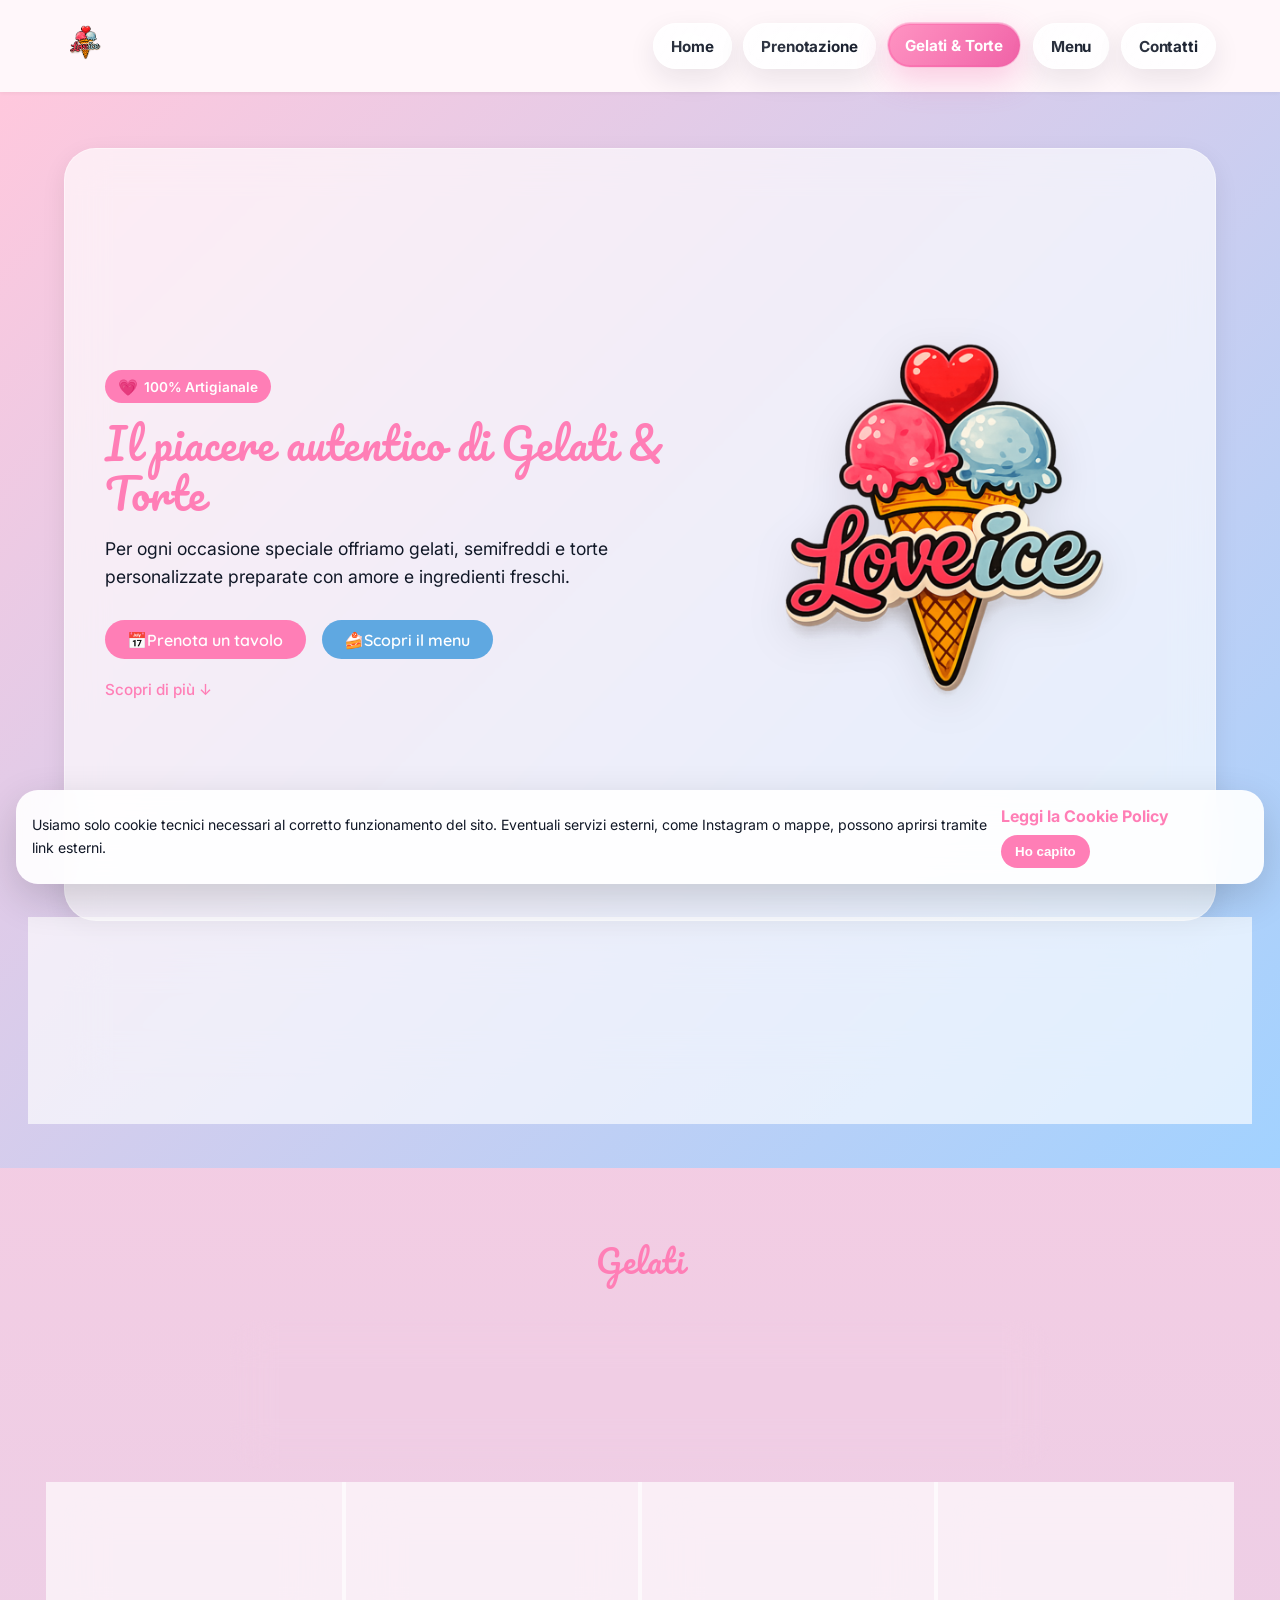
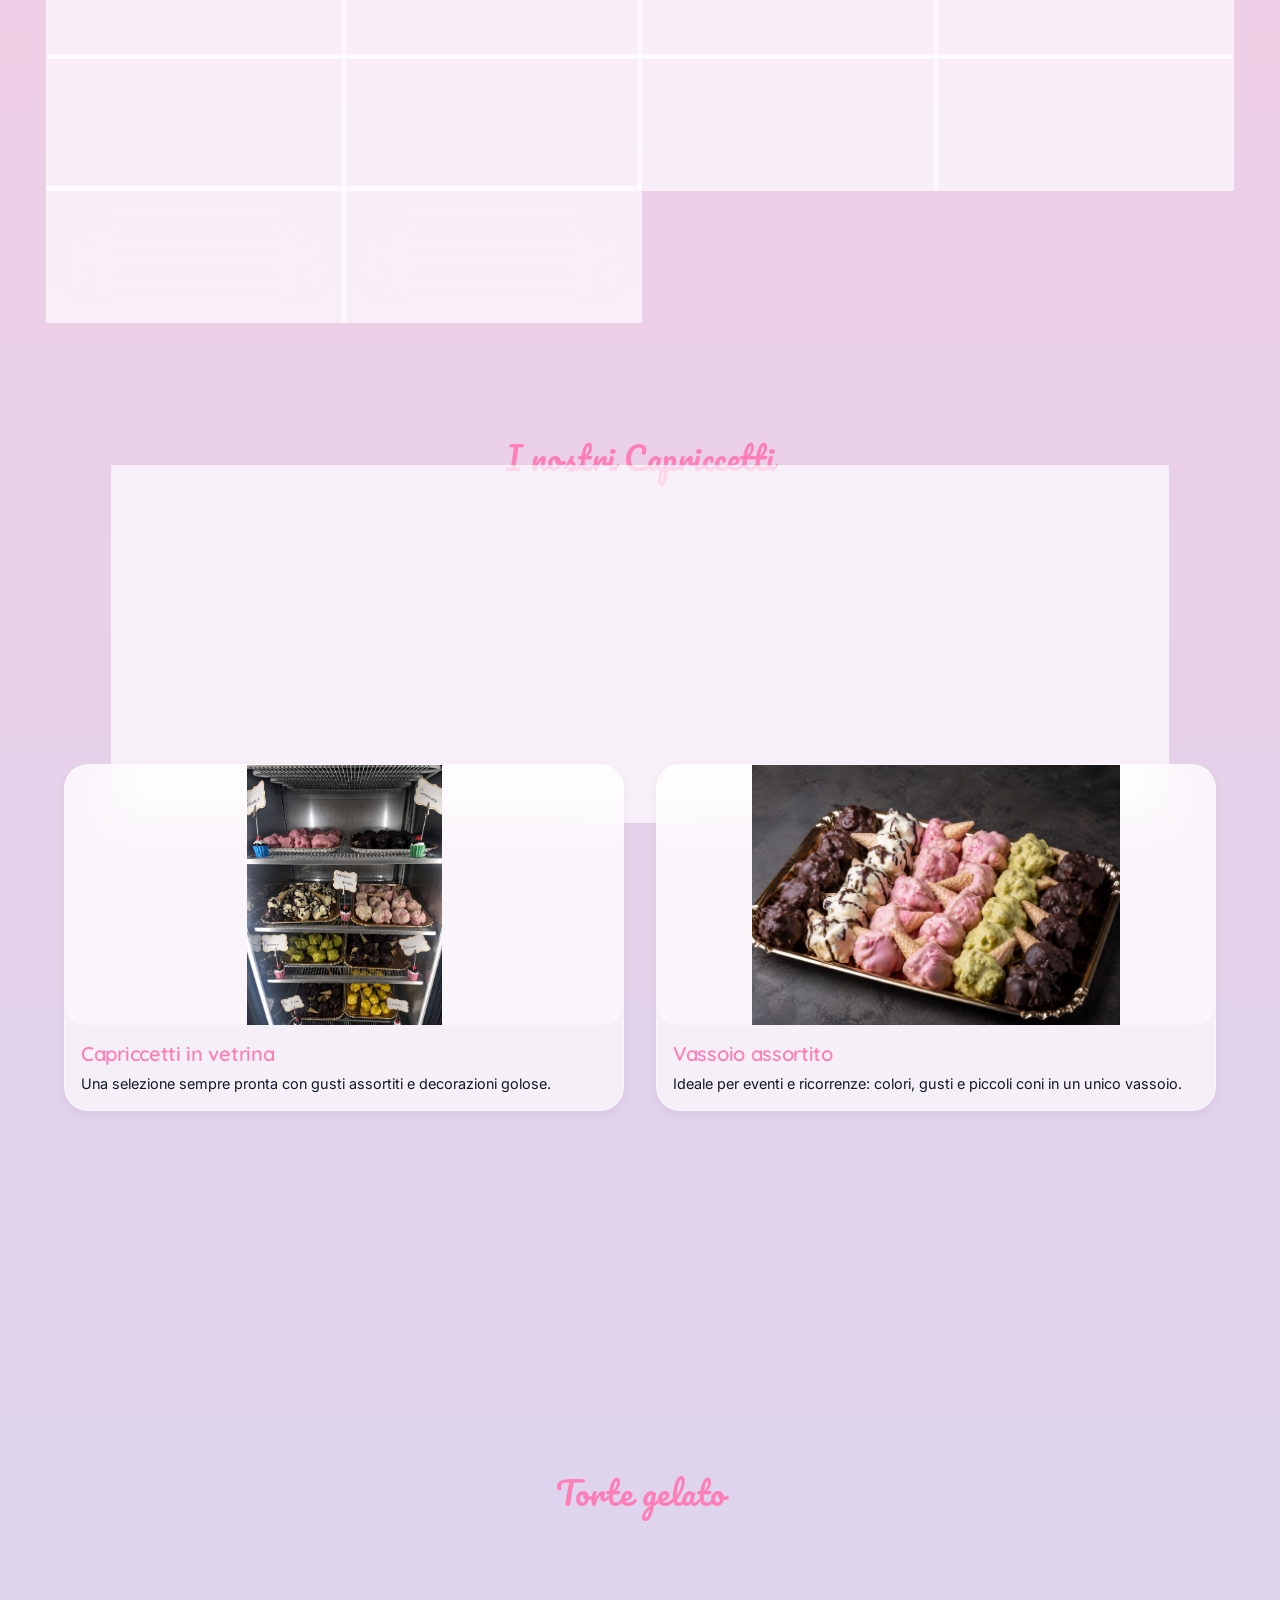
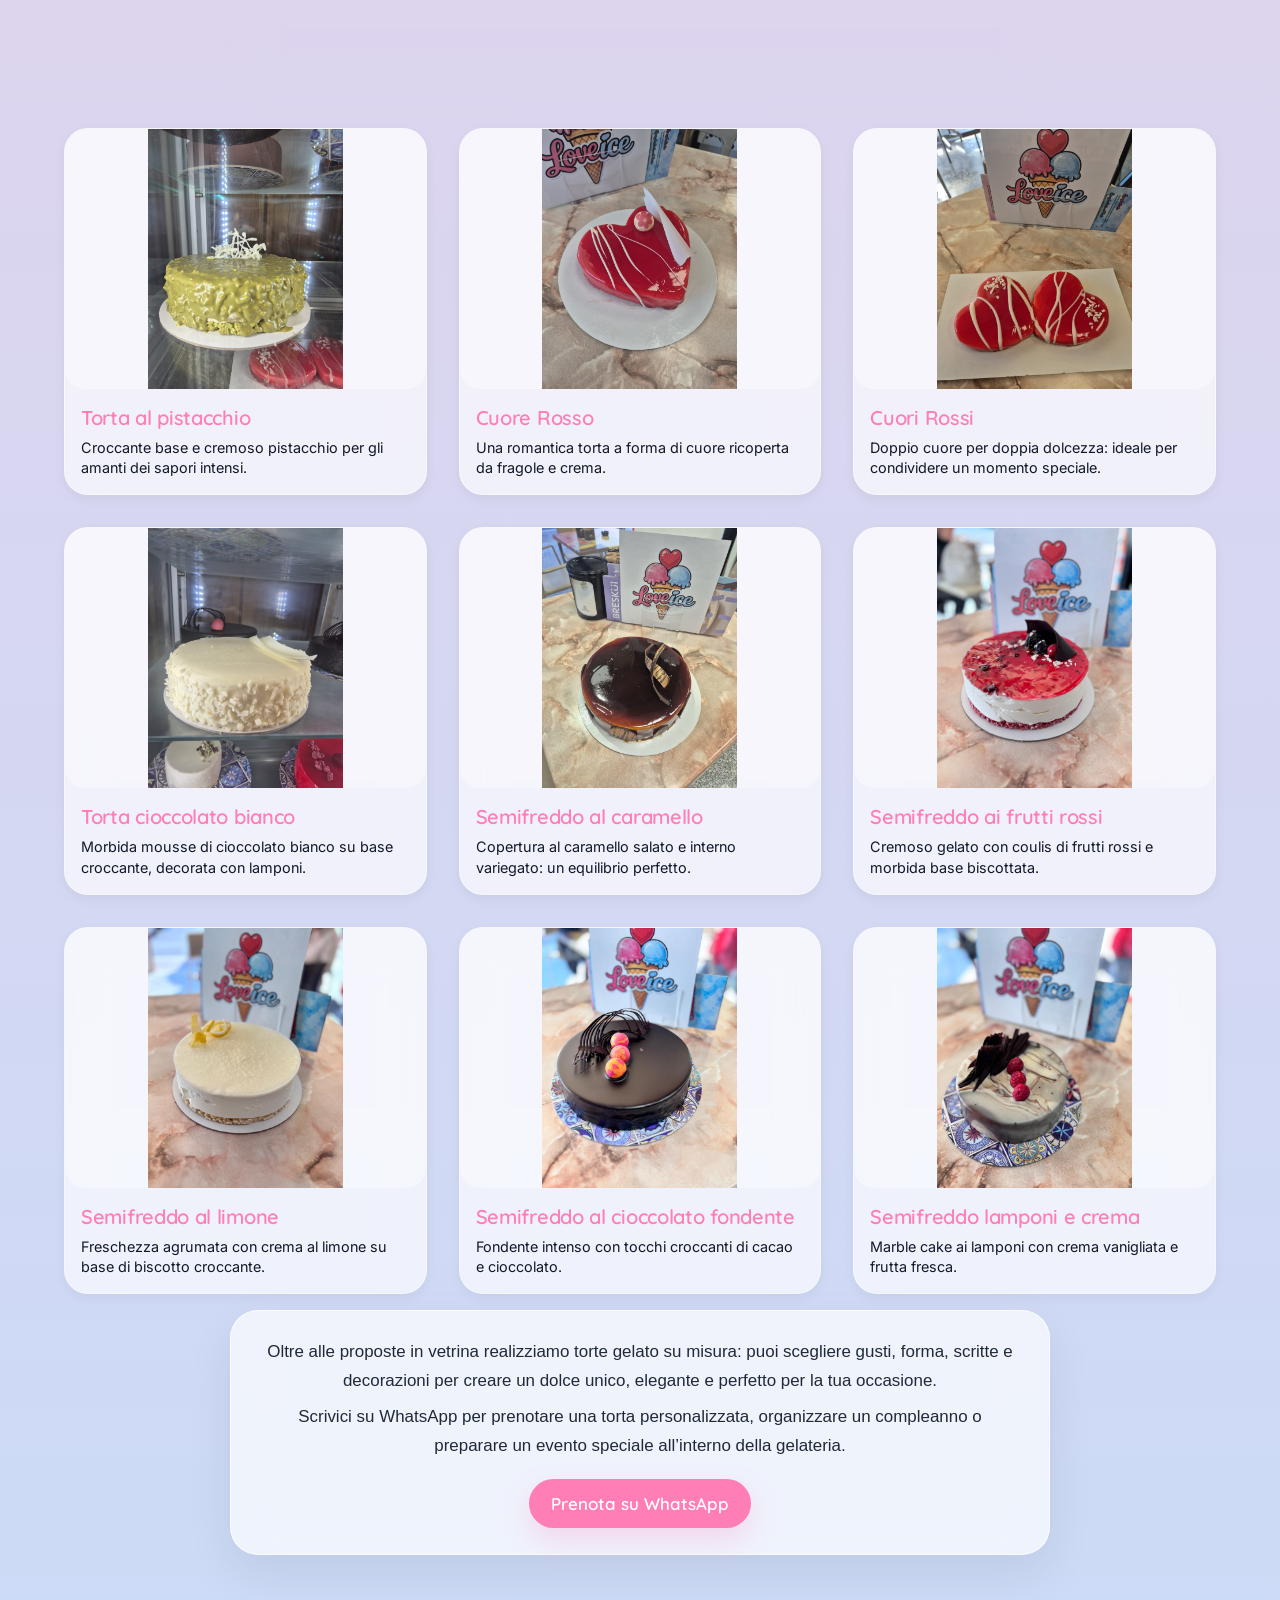
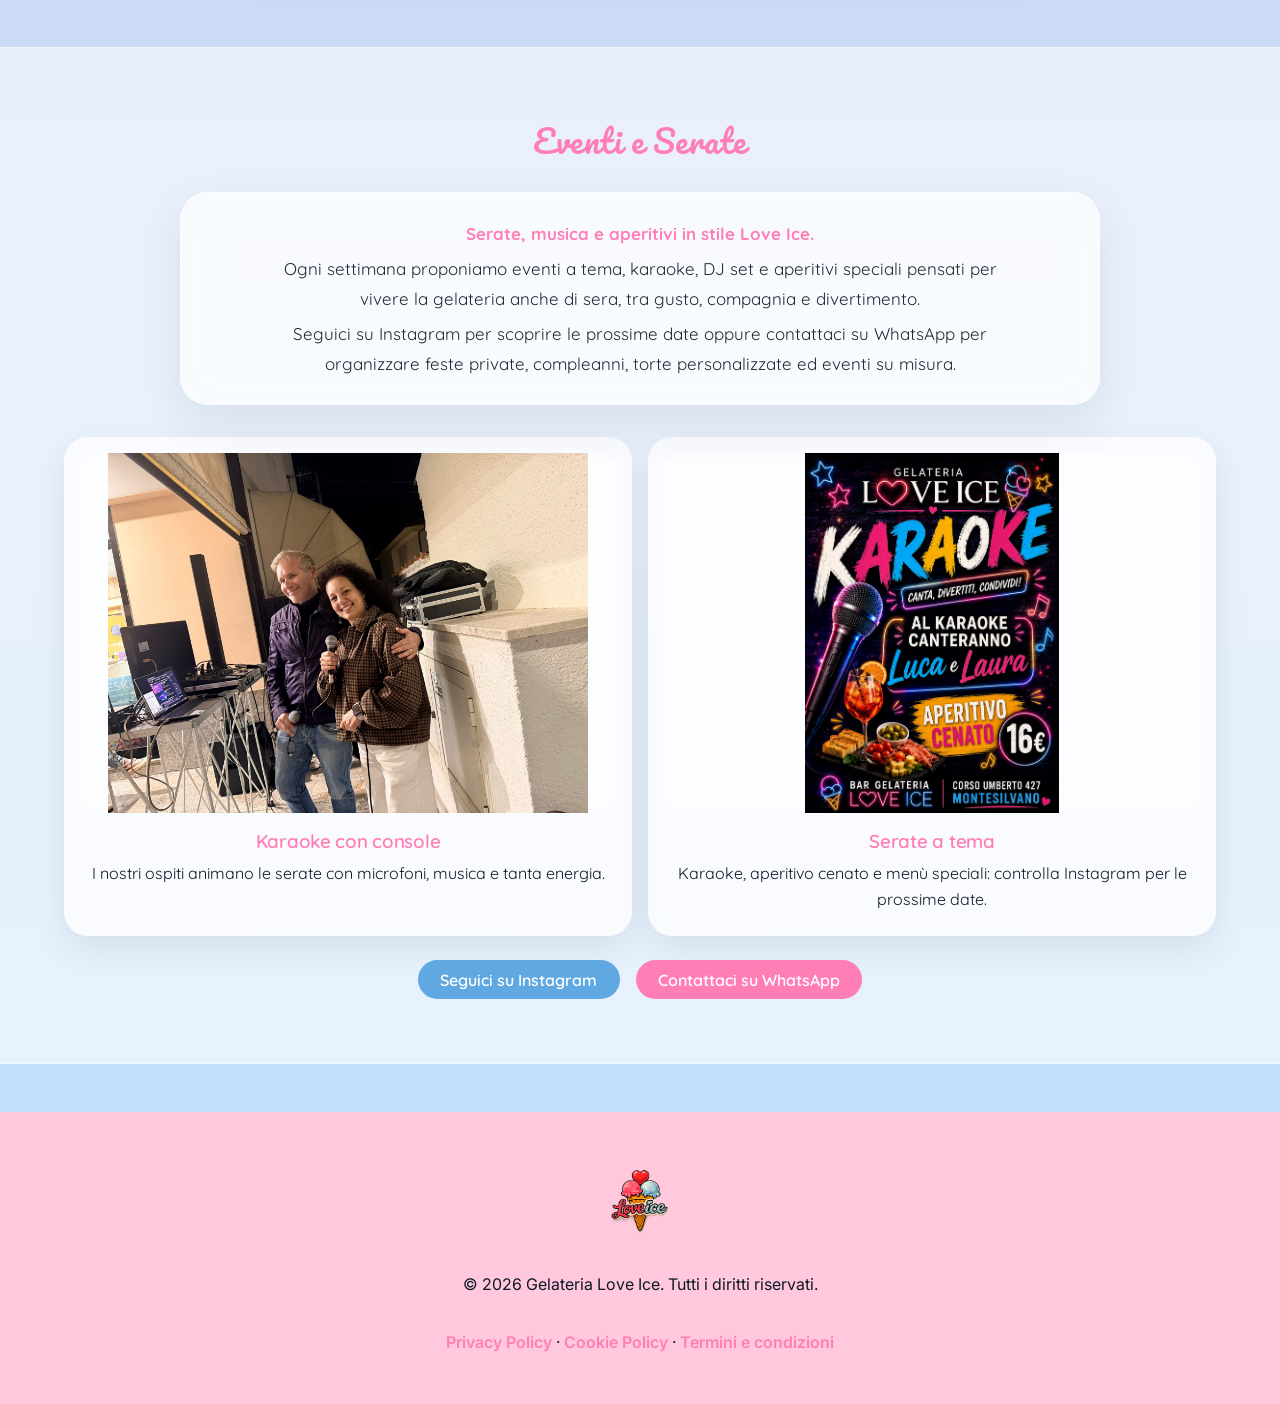
==== commit aa11fd5c: "Add files via upload" ====
--- a/gelati_e_torte.html
+++ b/gelati_e_torte.html
@@ -10,7 +10,11 @@
 <!-- Usa lo stesso foglio di stile del sito principale -->
 <!-- Aggiorna parametro versione per caricare l'ultima versione del CSS -->
 <!-- Aggiorna la versione del CSS per forzare il ricaricamento della cache -->
-<link href="style.css?v=12" rel="stylesheet"/>
+<link href="style.css?v=13" rel="stylesheet"/>
+<link rel="icon" href="favicon.ico" sizes="any"/>
+<link rel="icon" type="image/png" sizes="512x512" href="images/favicon.png"/>
+<link rel="apple-touch-icon" href="images/favicon.png"/>
+<meta name="theme-color" content="#ff7eb6"/>
 </head>
 <body class="page-gt">
 <!-- Intestazione con logo e navigazione -->
@@ -20,9 +24,10 @@
 <img alt="Logo Gelateria Love Ice" class="logo" src="images/logo_transparent.png"/>
 </a>
 <nav aria-label="Azioni principali" class="top-actions"><a class="nav-pill" href="index.html#home">Home</a>
-<a class="nav-pill nav-pill-primary" href="https://wa.me/393332537622?text=Ciao%20Love%20Ice%2C%20vorrei%20fare%20una%20prenotazione." rel="noopener noreferrer" target="_blank">Prenotazione</a>
-<a class="nav-pill" href="gelati_e_torte.html">Gelati &amp; Torte</a>
+<a class="nav-pill" href="https://wa.me/393332537622?text=Ciao%20Love%20Ice%2C%20vorrei%20fare%20una%20prenotazione." rel="noopener noreferrer" target="_blank">Prenotazione</a>
+<a class="nav-pill active" aria-current="page" href="gelati_e_torte.html">Gelati &amp; Torte</a>
 <a class="nav-pill" href="index.html#menu">Menu</a>
+<a class="nav-pill" href="index.html#contatti">Contatti</a>
 </nav>
 </div>
 </header>
--- a/style.css
+++ b/style.css
@@ -1924,7 +1924,7 @@
 }
 
 
-/* ===== Final polish: 4-button Apple navbar + description cards ===== */
+/* ===== Final polish: 5-button Apple navbar + description cards ===== */
 .top-actions {
   display: flex;
   align-items: center;
@@ -2008,3 +2008,45 @@
   background: rgba(255,255,255,.55);
   max-height: 620px;
 }
+
+
+/* ===== Contact nav final adjustment ===== */
+@media (max-width: 768px) {
+  .top-actions { justify-content: flex-start; max-width: calc(100vw - 92px); }
+  .nav-pill { flex: 0 0 auto; }
+}
+@media (max-width: 430px) {
+  .nav-pill { min-height: 36px; padding: .5rem .58rem; font-size: .66rem; }
+}
+
+
+/* Dynamic active navbar Love Ice */
+.nav-pill.active,
+.nav-pill[aria-current="page"] {
+  color: #fff;
+  background: linear-gradient(135deg, var(--primary-color), #f062a7);
+  border-color: rgba(255,255,255,.58);
+  box-shadow: 0 12px 32px rgba(240, 98, 167, .30), inset 0 1px 0 rgba(255,255,255,.35);
+  transform: translateY(-1px);
+}
+.nav-pill.active:hover,
+.nav-pill[aria-current="page"]:hover,
+.nav-pill.active:focus-visible,
+.nav-pill[aria-current="page"]:focus-visible {
+  color: #fff;
+  background: linear-gradient(135deg, #ff7eb6, #e9559b);
+  box-shadow: 0 14px 36px rgba(240, 98, 167, .36), inset 0 1px 0 rgba(255,255,255,.42);
+}
+.nav-pill {
+  position: relative;
+  overflow: hidden;
+}
+.nav-pill::after {
+  content: "";
+  position: absolute;
+  inset: 2px;
+  border-radius: inherit;
+  background: linear-gradient(120deg, rgba(255,255,255,.36), rgba(255,255,255,0));
+  opacity: .45;
+  pointer-events: none;
+}
